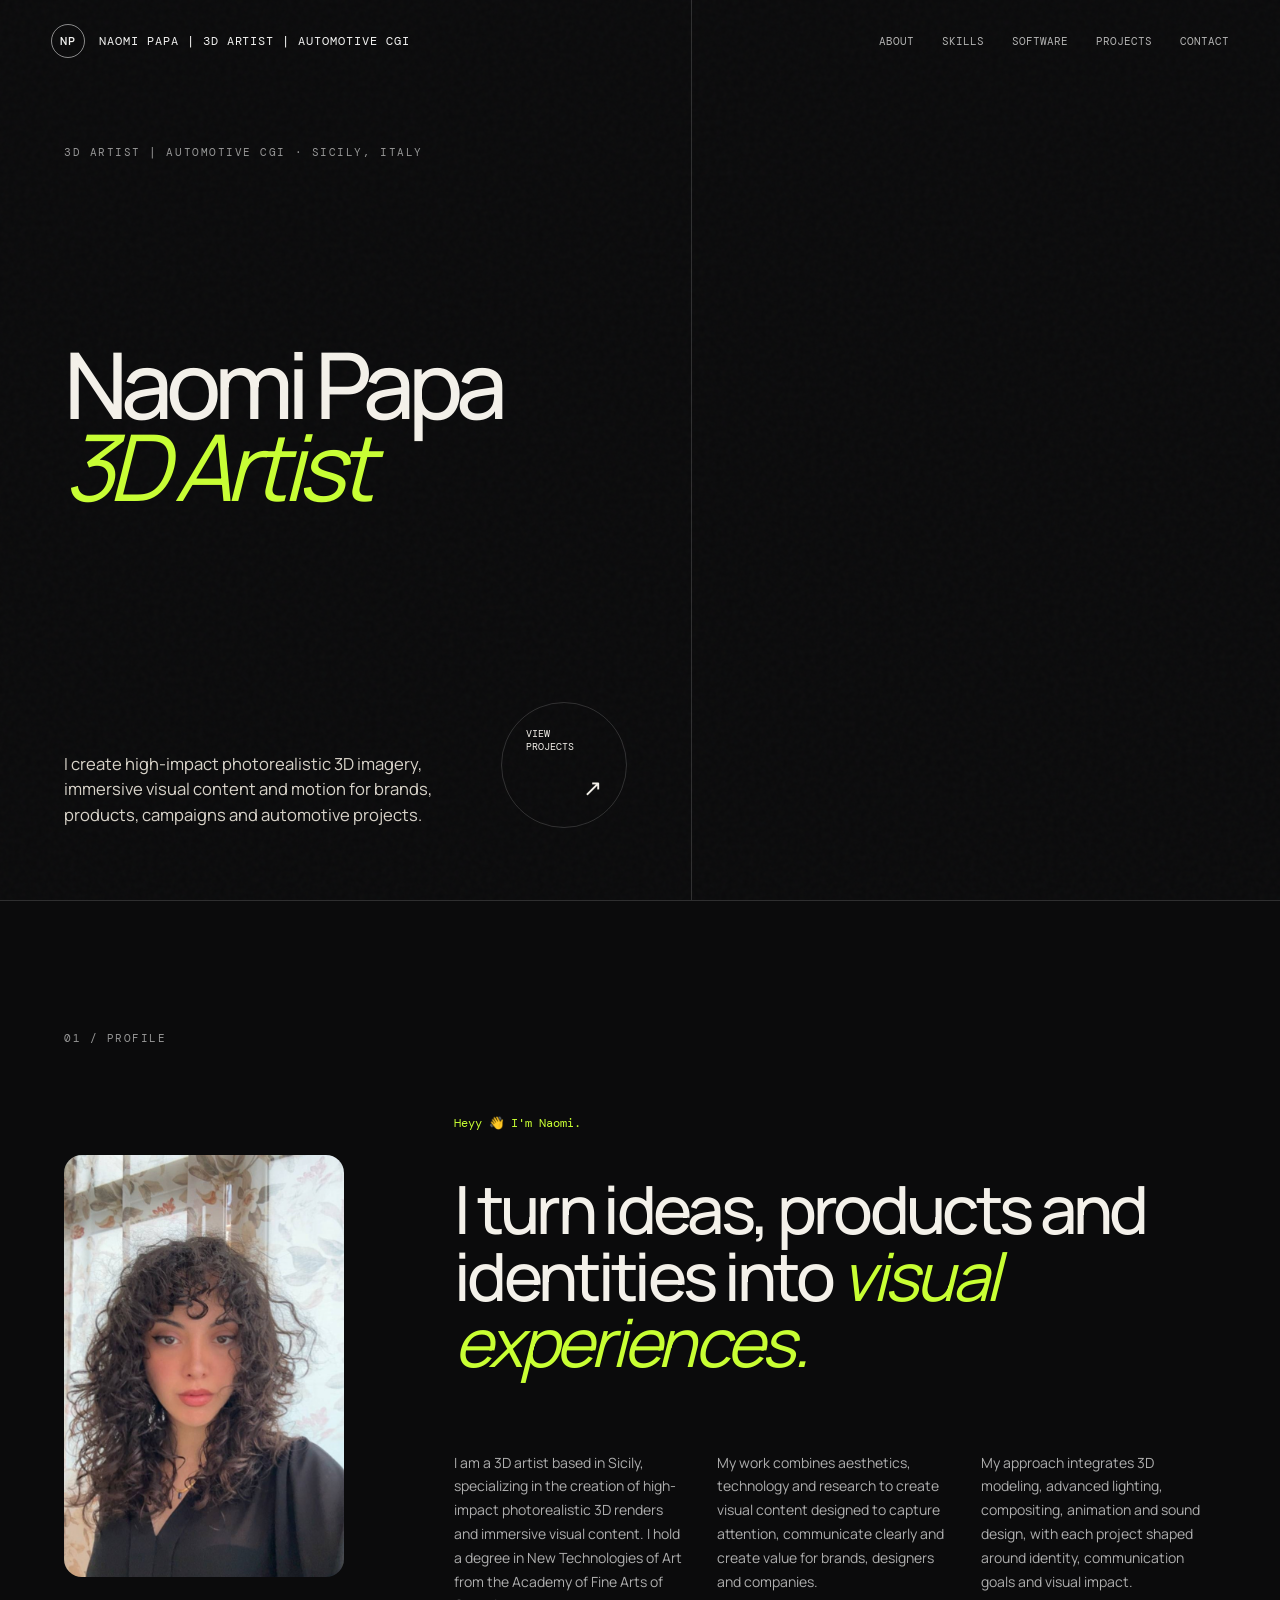
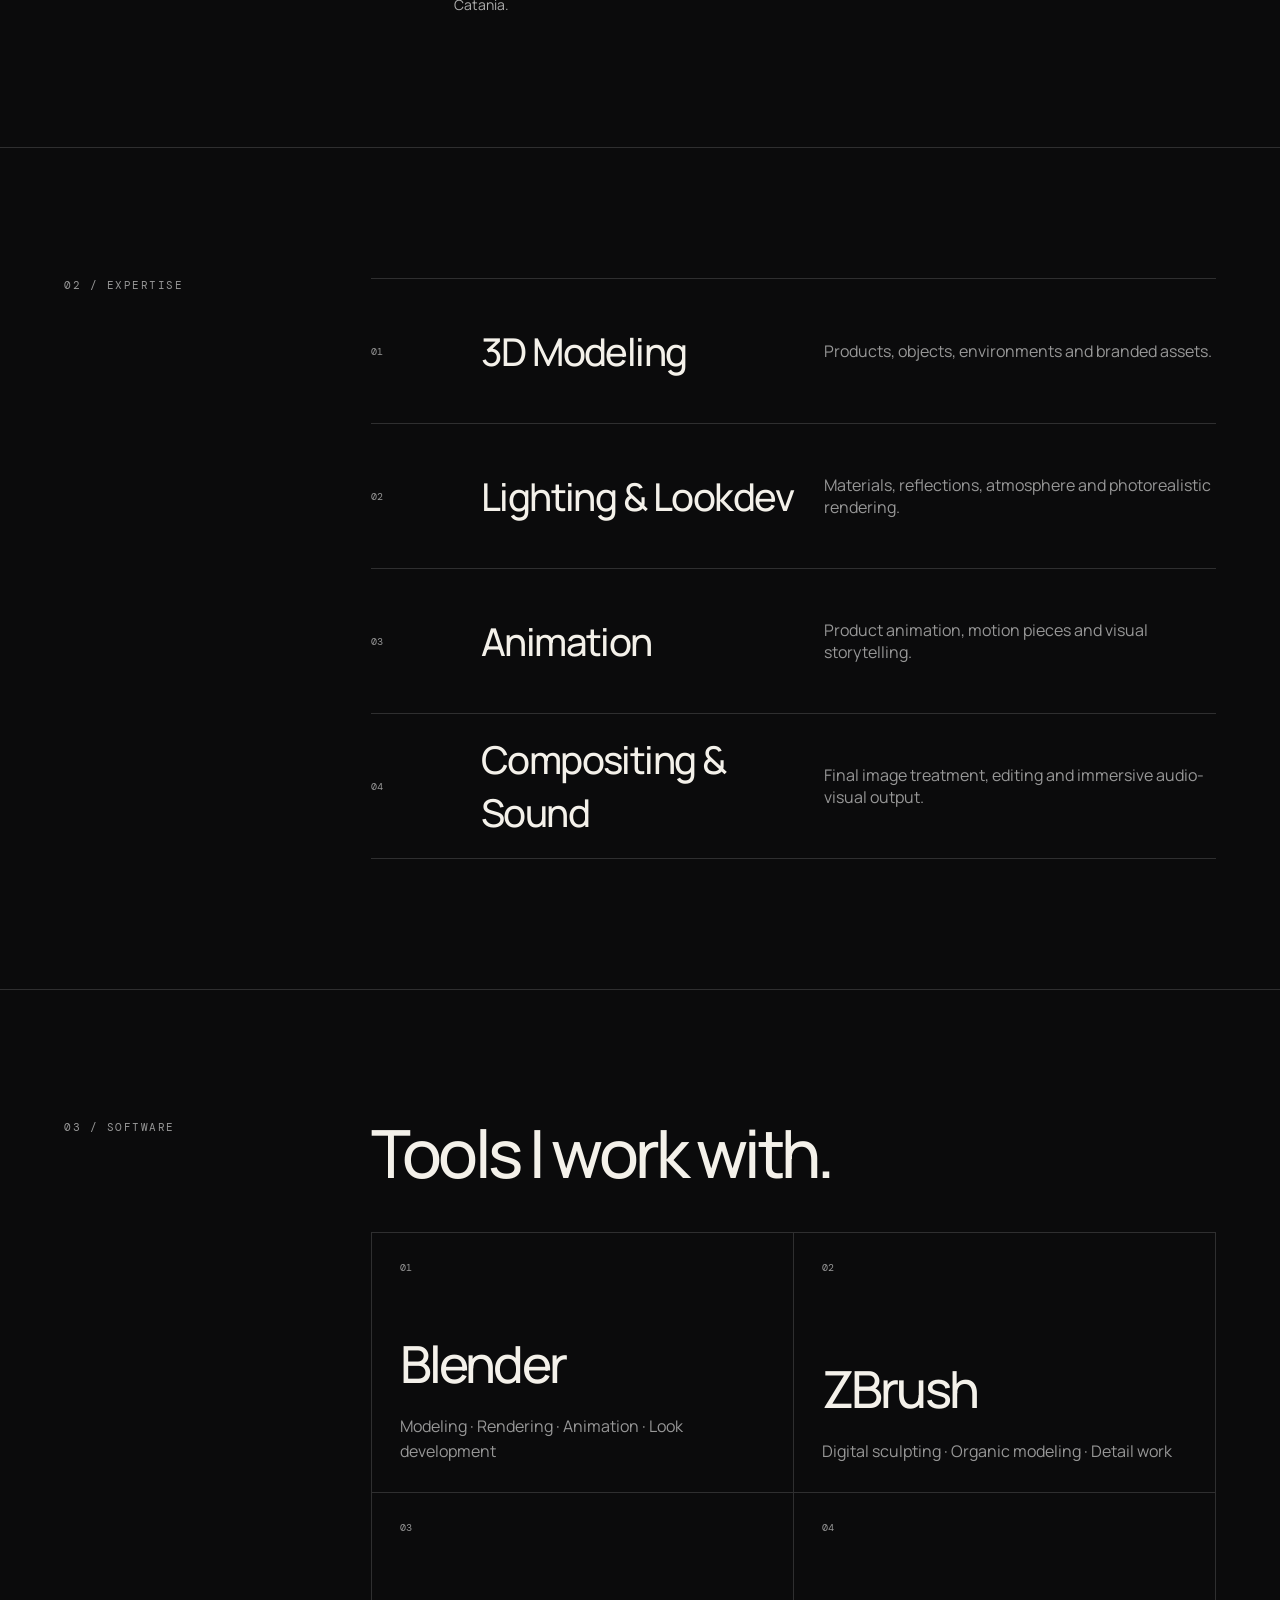
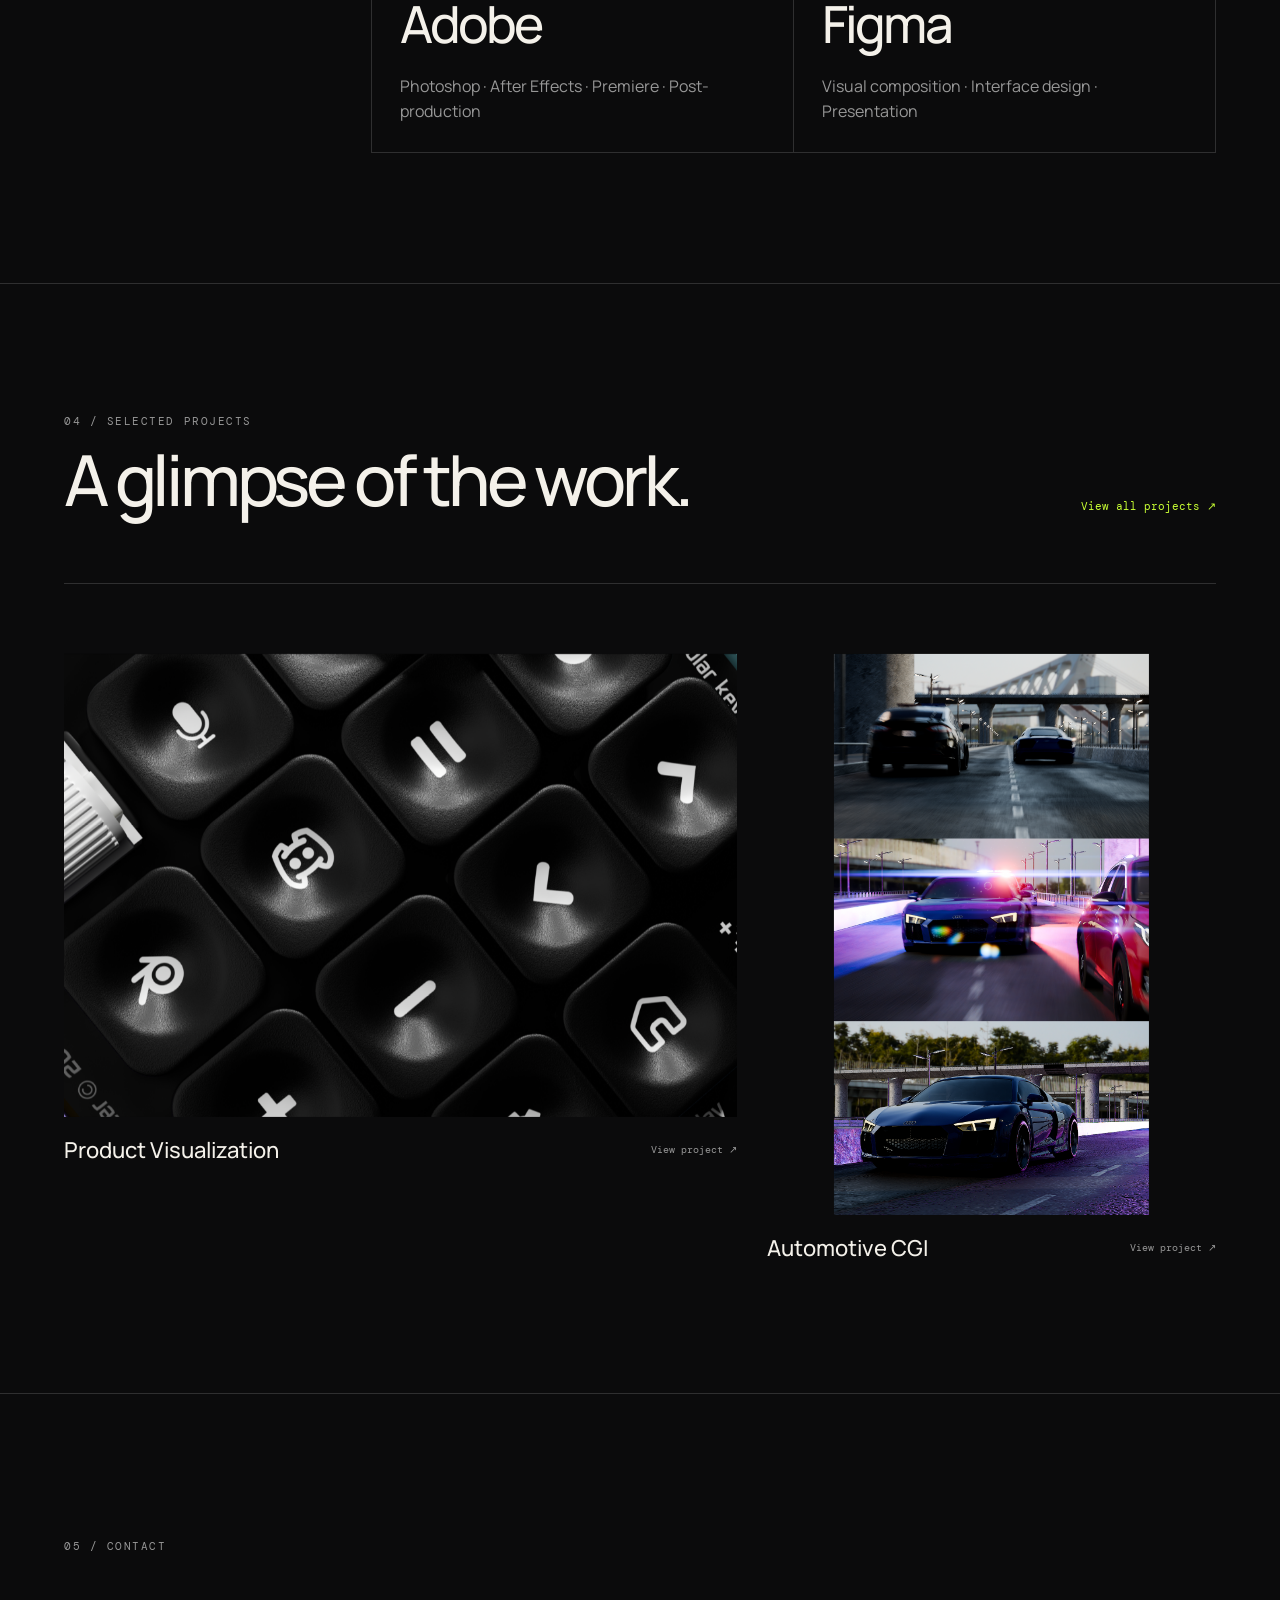
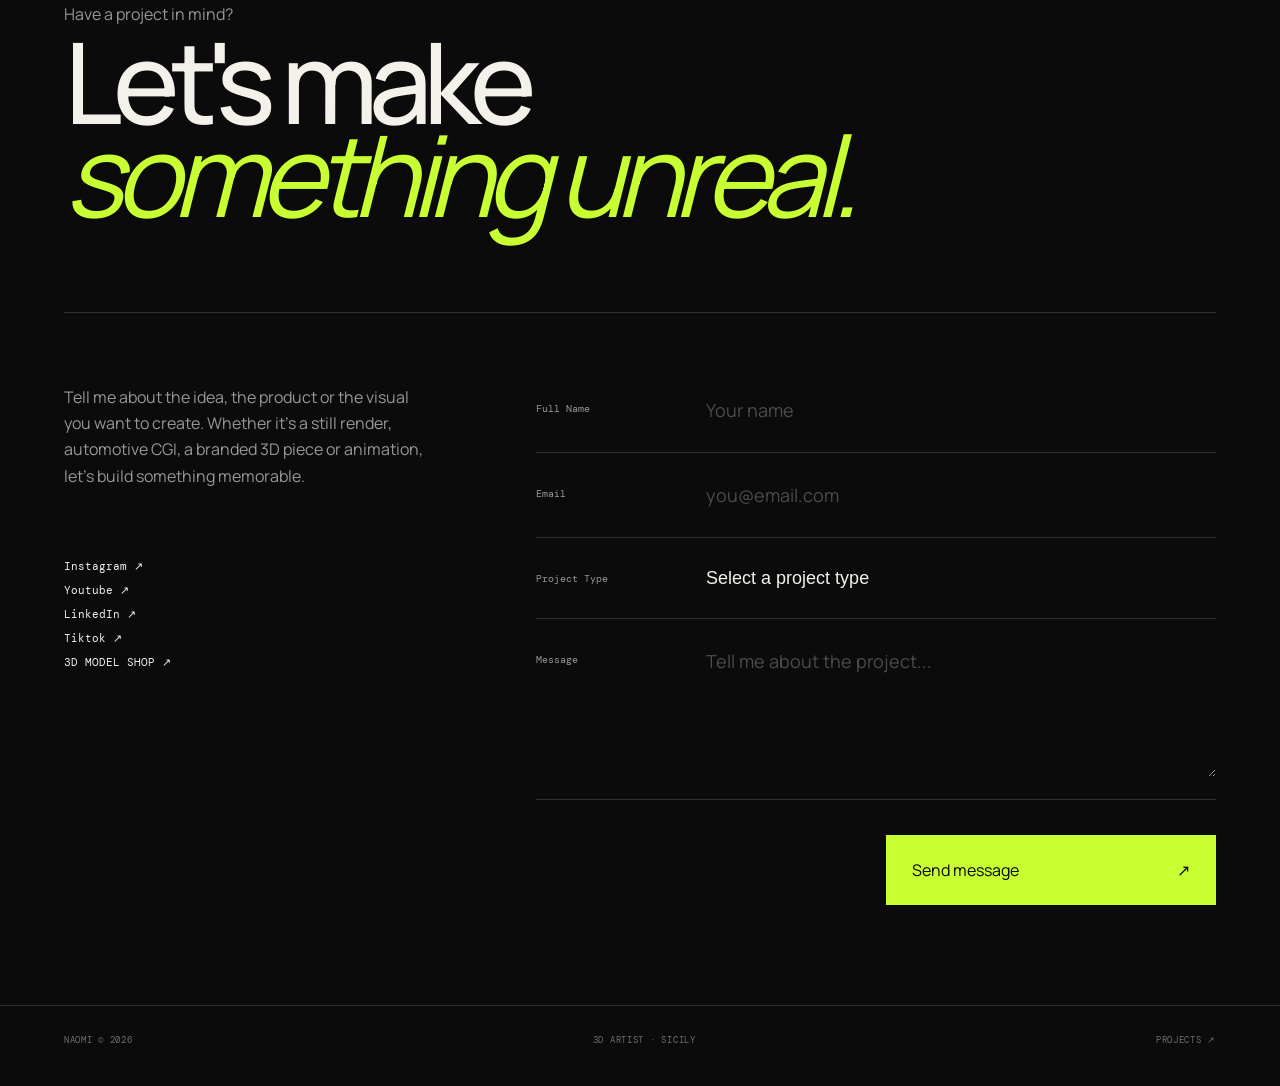
==== index.html @ 1a755a31 "First Commit" ====
<!DOCTYPE html>
<html lang="en">
<head>
  <meta charset="UTF-8" />
  <meta name="viewport" content="width=device-width, initial-scale=1.0" />
  <meta name="description" content="Naomi — 3D Artist based in Sicily." />
  <title>Naomi — 3D Artist</title>
  <link rel="preconnect" href="https://fonts.googleapis.com">
  <link rel="preconnect" href="https://fonts.gstatic.com" crossorigin>
  <link href="https://fonts.googleapis.com/css2?family=DM+Mono:wght@300;400;500&family=Manrope:wght@400;500;600;700&display=swap" rel="stylesheet">
  <link rel="stylesheet" href="styles.css" />
</head>
<body>
  <div class="grain"></div>

  <header class="site-header">
    <a class="brand" href="index.html">
      <span class="brand-mark"> NP </span>
      <span class="brand-text">NAOMI PAPA | 3D ARTIST | AUTOMOTIVE CGI</span>
    </a>

    <nav class="desktop-nav">
      <a href="#about">About</a>
      <a href="#skills">Skills</a>
      <a href="#software">Software</a>
      <a href="projects/index.html">Projects</a>
      <a href="#contact">Contact</a>
    </nav>

    <button class="menu-btn" aria-label="Open menu" aria-expanded="false">
      <span></span><span></span>
    </button>
  </header>

  <div class="mobile-menu" aria-hidden="true">
    <a href="#about">About</a>
    <a href="#skills">Skills</a>
    <a href="#software">Software</a>
    <a href="projects/index.html">Projects</a>
    <a href="#contact">Contact</a>
  </div>

  <main>
    <section class="hero cv-hero">
      <div class="hero-copy">
        <p class="eyebrow">3D ARTIST | AUTOMOTIVE CGI · SICILY, ITALY</p>

        <h1>
          Naomi Papa
          <span>3D Artist</span>
        </h1>

        <div class="hero-bottom">
          <p class="hero-description">
            I create high-impact photorealistic 3D imagery, immersive visual content
            and motion for brands, products, campaigns and automotive projects.
          </p>

          <a class="circle-link" href="projects/index.html">
            <span>VIEW<br>PROJECTS</span>
            <span class="arrow">↗</span>
          </a>
        </div>
      </div>

      <div class="hero-media">
        <video class="hero-video" autoplay muted loop playsinline>
          <source src="assets/videos/SHOWCASE.mp4" type="video/mp4">
        </video>
      </div>
    </section>

    <section class="resume-block" id="about">
      <div class="resume-label">
        <p class="eyebrow">01 / PROFILE</p>
      </div>

      <div class="resume-content">
        <p class="hello">Heyy 👋 I'm Naomi.</p>

        <h2>
          I turn ideas, products and identities into
          <span>visual experiences.</span>
        </h2>

        <div class="about-columns">
          <p>
            I am a 3D artist based in Sicily, specializing in the creation of
            high-impact photorealistic 3D renders and immersive visual content.
            I hold a degree in New Technologies of Art from the Academy of Fine
            Arts of Catania.
          </p>

          <p>
            My work combines aesthetics, technology and research to create
            visual content designed to capture attention, communicate clearly
            and create value for brands, designers and companies.
          </p>

          <p>
            My approach integrates 3D modeling, advanced lighting, compositing,
            animation and sound design, with each project shaped around identity,
            communication goals and visual impact.
          </p>
        </div>
      </div>

      <div class="about-media">
        <img src="assets/images/about me.jpg" alt="Naomi Papa, 3D artist">
      </div>
    </section>

    <section class="resume-block" id="skills">
      <div class="resume-label">
        <p class="eyebrow">02 / EXPERTISE</p>
      </div>

      <div class="resume-content">
        <div class="service-list">
          <div class="service-row">
            <span>01</span>
            <h3>3D Modeling</h3>
            <p>Products, objects, environments and branded assets.</p>
          </div>
          <div class="service-row">
            <span>02</span>
            <h3>Lighting & Lookdev</h3>
            <p>Materials, reflections, atmosphere and photorealistic rendering.</p>
          </div>
          <div class="service-row">
            <span>03</span>
            <h3>Animation</h3>
            <p>Product animation, motion pieces and visual storytelling.</p>
          </div>
          <div class="service-row">
            <span>04</span>
            <h3>Compositing & Sound</h3>
            <p>Final image treatment, editing and immersive audio-visual output.</p>
          </div>
        </div>
      </div>
    </section>

    <section class="resume-block software-section" id="software">
      <div class="resume-label">
        <p class="eyebrow">03 / SOFTWARE</p>
      </div>

      <div class="resume-content">
        <h2 class="software-title">Tools I work with.</h2>

        <div class="software-grid">
          <article class="software-card">
            <span class="software-index">01</span>
            <h3>Blender</h3>
            <p>Modeling · Rendering · Animation · Look development</p>
          </article>

          <article class="software-card">
            <span class="software-index">02</span>
            <h3>ZBrush</h3>
            <p>Digital sculpting · Organic modeling · Detail work</p>
          </article>

          <article class="software-card">
            <span class="software-index">03</span>
            <h3>Adobe</h3>
            <p>Photoshop · After Effects · Premiere · Post-production</p>
          </article>

          <article class="software-card">
            <span class="software-index">04</span>
            <h3>Figma</h3>
            <p>Visual composition · Interface design · Presentation</p>
          </article>
        </div>
      </div>
    </section>

    <section class="featured-projects">
      <div class="section-head">
        <div>
          <p class="eyebrow">04 / SELECTED PROJECTS</p>
          <h2>A glimpse of the work.</h2>
        </div>
        <a class="text-link" href="projects/index.html">View all projects ↗</a>
      </div>

      <div class="project-preview-grid">
        <a class="project-preview" href="projects/index.html">
          <div class="project-media">
            <img src="assets/images/24.png" alt="Product visualization project">
          </div>
          <div class="project-preview-meta">
            <h3>Product Visualization</h3>
            <span>View project ↗</span>
          </div>
        </a>

        <a class="project-preview" href="projects/index.html">
          <div class="project-media">
            <img src="assets/images/project-11.png" alt="Automotive CGI project">
          </div>
          <div class="project-preview-meta">
            <h3>Automotive CGI</h3>
            <span>View project ↗</span>
          </div>
        </a>
      </div>
    </section>

    <section class="contact" id="contact">
      <p class="eyebrow">05 / CONTACT</p>

      <div class="contact-title">
        <p>Have a project in mind?</p>
        <h2>Let's make<br><em>something unreal.</em></h2>
      </div>

      <div class="contact-grid">
        <div class="contact-note">
          <p>
            Tell me about the idea, the product or the visual you want to create.
            Whether it's a still render, automotive CGI, a branded 3D piece or
            animation, let's build something memorable.
          </p>

          <div class="socials">
            <a href="https://www.instagram.com/naomi.obj/" target="_blank" rel="noreferrer">Instagram ↗</a>
            <a href="https://www.youtube.com/@Naomi.obj2" target="_blank" rel="noreferrer">Youtube ↗</a>
            <a href="https://www.linkedin.com/in/naomi-papa-005025319/" target="_blank" rel="noreferrer">LinkedIn ↗</a>
            <a href="https://www.tiktok.com/@naomi.obj" target="_blank" rel="noreferrer">Tiktok ↗</a>
            <a href="https://3dexport.com/it/naomi-obj" target="_blank" rel="noreferrer">3D MODEL SHOP ↗</a>
          </div>
        </div>

        <form class="contact-form" action="https://formsubmit.co/papanaomi4@gmail.com" method="post">
          <input type="hidden" name="_subject" value="New project request from Naomi's portfolio" />
          <input type="hidden" name="_template" value="table" />
          <input type="hidden" name="_captcha" value="false" />

          <label>
            <span>Full Name</span>
            <input type="text" name="name" placeholder="Your name" autocomplete="name" required />
          </label>

          <label>
            <span>Email</span>
            <input type="email" name="email" placeholder="you@email.com" autocomplete="email" required />
          </label>

          <label>
            <span>Project Type</span>
            <select name="project-type">
              <option value="">Select a project type</option>
              <option>3D Render</option>
              <option>Automotive CGI</option>
              <option>3D Logo / Identity</option>
              <option>Animation / Motion</option>
              <option>Product Visualization</option>
              <option>Other</option>
            </select>
          </label>

          <label>
            <span>Message</span>
            <textarea name="message" rows="5" placeholder="Tell me about the project..." required></textarea>
          </label>

          <button type="submit">
            <span>Send message</span>
            <span>↗</span>
          </button>
        </form>
      </div>
    </section>
  </main>

  <footer>
    <span>NAOMI © 2026</span>
    <span>3D ARTIST · SICILY</span>
    <a href="projects/index.html">PROJECTS ↗</a>
  </footer>

  <script src="script.js"></script>
</body>
</html>
---- styles.css ----
:root {
  --bg: #0b0b0c;
  --panel: #121214;
  --text: #f4f1ea;
  --muted: #979797;
  --line: rgba(255,255,255,.15);
  --lime: #c8ff33;
  --soft: #d9d4ca;
  --max: 1440px;
}

* {
  box-sizing: border-box;
}

html {
  scroll-behavior: smooth;
}

body {
  margin: 0;
  background: var(--bg);
  color: var(--text);
  font-family: "Manrope", sans-serif;
  overflow-x: hidden;
}

body.menu-open {
  overflow: hidden;
}

a {
  color: inherit;
  text-decoration: none;
}

button,
input,
textarea {
  font: inherit;
}

img,
video {
  display: block;
  width: 100%;
}

::selection {
  background: var(--lime);
  color: #080808;
}

.grain {
  position: fixed;
  inset: 0;
  pointer-events: none;
  z-index: 100;
  opacity: .035;
  background-image:
    url("data:image/svg+xml,%3Csvg viewBox='0 0 180 180' xmlns='http://www.w3.org/2000/svg'%3E%3Cfilter id='n'%3E%3CfeTurbulence type='fractalNoise' baseFrequency='.9' numOctaves='3' stitchTiles='stitch'/%3E%3C/filter%3E%3Crect width='100%25' height='100%25' filter='url(%23n)' opacity='.8'/%3E%3C/svg%3E");
}

.site-header {
  position: fixed;
  z-index: 60;
  top: 0;
  left: 0;
  width: 100%;
  padding: 24px clamp(20px, 4vw, 64px);
  display: flex;
  align-items: center;
  justify-content: space-between;
  mix-blend-mode: difference;
  color: white;
}

.brand {
  display: flex;
  gap: 14px;
  align-items: center;
  font-family: "DM Mono", monospace;
  font-size: 12px;
  letter-spacing: .08em;
}

.brand-mark {
  display: grid;
  place-items: center;
  width: 34px;
  height: 34px;
  border: 1px solid rgba(255,255,255,.55);
  border-radius: 50%;
  font-weight: 500;
}

.desktop-nav {
  display: flex;
  gap: 28px;
  font-family: "DM Mono", monospace;
  font-size: 11px;
  text-transform: uppercase;
}

.desktop-nav a {
  opacity: .72;
  transition: opacity .25s ease;
}

.desktop-nav a:hover {
  opacity: 1;
}

.menu-btn {
  display: none;
  width: 42px;
  height: 42px;
  border: 0;
  background: transparent;
  padding: 0;
}

.menu-btn span {
  display: block;
  width: 25px;
  height: 1px;
  background: white;
  margin: 7px auto;
}

.mobile-menu {
  position: fixed;
  inset: 0;
  z-index: 50;
  display: none;
  padding: 120px 24px 40px;
  background: #0b0b0c;
  flex-direction: column;
  justify-content: center;
  gap: 12px;
}

.mobile-menu a {
  font-size: clamp(36px, 12vw, 70px);
  font-weight: 600;
  letter-spacing: -.05em;
}

.eyebrow {
  margin: 0;
  font-family: "DM Mono", monospace;
  font-size: 11px;
  letter-spacing: .14em;
  color: var(--muted);
}

.hero {
  min-height: 100svh;
  position: relative;
  display: grid;
  grid-template-columns: 1.08fr .92fr;
  max-width: 1900px;
  margin: 0 auto;
}

.hero-copy {
  min-height: 100svh;
  padding: 145px clamp(24px, 5vw, 86px) 72px;
  display: flex;
  flex-direction: column;
  justify-content: space-between;
}

.hero h1 {
  margin: 50px 0 60px;
  max-width: 950px;
  font-size: clamp(54px, 7.2vw, 126px);
  line-height: .88;
  letter-spacing: -.075em;
  font-weight: 500;
}

.hero h1 span {
  display: block;
  color: var(--lime);
  font-style: italic;
  font-weight: 400;
}

.hero-bottom {
  display: flex;
  align-items: end;
  justify-content: space-between;
  gap: 40px;
}

.hero-description {
  max-width: 510px;
  margin: 0;
  font-size: clamp(16px, 1.3vw, 20px);
  line-height: 1.55;
  color: var(--soft);
}

.circle-link {
  flex: 0 0 126px;
  width: 126px;
  height: 126px;
  border: 1px solid var(--line);
  border-radius: 50%;
  display: flex;
  padding: 24px;
  flex-direction: column;
  justify-content: space-between;
  font-family: "DM Mono", monospace;
  font-size: 10px;
  transition: .35s ease;
}

.circle-link:hover {
  transform: rotate(5deg);
  background: var(--lime);
  color: #090909;
}

.circle-link .arrow {
  align-self: flex-end;
  font-size: 23px;
}

.hero-media {
  height: 100%;
  min-height: 0;
  position: relative;
  overflow: hidden;
  border-left: 1px solid var(--line);
}

.hero-video {
  position: absolute;
  inset: 0;
  display: block;
  width: 100%;
  height: 100%;
  object-fit: cover;
}

.media-placeholder {
  position: relative;
  overflow: hidden;
  background:
    radial-gradient(circle at 65% 22%, rgba(200,255,51,.28), transparent 20%),
    radial-gradient(circle at 35% 70%, rgba(126,82,255,.32), transparent 28%),
    linear-gradient(145deg, #242126 0%, #101011 55%, #1d2020 100%);
}

.placeholder-ui {
  position: absolute;
  z-index: 3;
  bottom: 35px;
  left: 35px;
  display: flex;
  flex-direction: column;
  gap: 6px;
  font-family: "DM Mono", monospace;
  font-size: 10px;
  letter-spacing: .08em;
}

.placeholder-ui small {
  color: rgba(255,255,255,.45);
  font-size: 9px;
}

.orb {
  position: absolute;
  border-radius: 46% 54% 38% 62% / 45% 35% 65% 55%;
  filter: blur(.2px);
  box-shadow:
    inset -35px -35px 60px rgba(0,0,0,.65),
    inset 25px 20px 50px rgba(255,255,255,.10),
    0 70px 120px rgba(0,0,0,.55);
}

.orb-a {
  width: 55%;
  aspect-ratio: 1;
  left: 14%;
  top: 18%;
  background:
    radial-gradient(circle at 35% 24%, #f7f1ff, #8879ff 18%, #211447 50%, #050506 80%);
  transform: rotate(18deg);
}

.orb-b {
  width: 35%;
  aspect-ratio: 1;
  right: 5%;
  bottom: 13%;
  background:
    radial-gradient(circle at 35% 25%, #efffc6, #a5cc36 20%, #30400e 55%, #090909 82%);
  transform: rotate(-22deg);
}

.scroll-hint {
  position: absolute;
  left: clamp(24px, 5vw, 86px);
  bottom: 24px;
  display: flex;
  gap: 14px;
  align-items: center;
  font-family: "DM Mono", monospace;
  color: #777;
  font-size: 9px;
  letter-spacing: .14em;
}

.work-section,
.services {
  padding: 145px clamp(24px, 5vw, 86px);
  max-width: var(--max);
  margin: 0 auto;
}

.section-head {
  display: grid;
  grid-template-columns: 1.2fr .8fr;
  gap: 90px;
  padding-bottom: 70px;
  border-bottom: 1px solid var(--line);
}

.section-head h2 {
  margin: 18px 0 0;
  font-size: clamp(42px, 5.5vw, 86px);
  letter-spacing: -.06em;
  line-height: .95;
  font-weight: 500;
}

.section-head > p {
  max-width: 430px;
  margin: auto 0 5px;
  color: var(--muted);
  line-height: 1.6;
}

.project-grid {
  display: grid;
  grid-template-columns: repeat(2, 1fr);
  gap: 100px 30px;
  padding-top: 80px;
}

.project-card--wide {
  grid-column: 1 / -1;
}

.project-media {
  aspect-ratio: 16/9;
  border-radius: 2px;
  display: flex;
  align-items: flex-end;
  padding: 20px;
  font-family: "DM Mono", monospace;
  font-size: 9px;
  color: rgba(255,255,255,.5);
  transition: transform .5s ease;
}

.project-card:hover .project-media {
  transform: scale(.992);
}

.project-media.portrait {
  aspect-ratio: 4/5;
}

.accent-1 {
  background:
    radial-gradient(circle at 60% 45%, rgba(255,224,189,.9), transparent 7%),
    radial-gradient(circle at 54% 49%, #774d33 0%, #24160f 18%, transparent 31%),
    linear-gradient(135deg, #5f423d, #151112 65%);
}

.accent-2 {
  background:
    radial-gradient(circle at 50% 60%, #d7fb74 0%, #637521 15%, transparent 31%),
    linear-gradient(160deg, #15191c, #414a4e);
}

.accent-3 {
  background:
    radial-gradient(circle at 50% 48%, #a8a1ff 0%, #4d3987 14%, transparent 30%),
    linear-gradient(155deg, #30243c, #120f15);
}

.accent-4 {
  background:
    radial-gradient(ellipse at 65% 60%, #f1c7a1 0%, #744d3a 18%, transparent 36%),
    linear-gradient(120deg, #101010, #33211b);
}

.project-meta {
  display: flex;
  justify-content: space-between;
  align-items: end;
  gap: 30px;
  padding-top: 20px;
}

.project-index {
  font-family: "DM Mono", monospace;
  font-size: 9px;
  color: var(--muted);
}

.project-meta h3 {
  margin: 7px 0 0;
  font-size: clamp(20px, 2vw, 28px);
  font-weight: 500;
  letter-spacing: -.025em;
}

.project-meta p {
  margin: 0;
  max-width: 330px;
  text-align: right;
  color: var(--muted);
  font-size: 12px;
}

.marquee {
  overflow: hidden;
  border-top: 1px solid var(--line);
  border-bottom: 1px solid var(--line);
  padding: 25px 0;
}

.marquee-track {
  width: max-content;
  display: flex;
  gap: 24px;
  align-items: center;
  animation: marquee 25s linear infinite;
  font-family: "DM Mono", monospace;
  font-size: 13px;
  letter-spacing: .12em;
}

.marquee-track i {
  color: var(--lime);
  font-style: normal;
}

@keyframes marquee {
  to { transform: translateX(-50%); }
}

.automotive {
  display: grid;
  grid-template-columns: .78fr 1.22fr;
  gap: 50px;
  max-width: var(--max);
  margin: 0 auto;
  padding: 145px clamp(24px, 5vw, 86px);
}

.automotive-sticky {
  position: sticky;
  top: 120px;
  align-self: start;
  padding-right: 25px;
}

.automotive h2 {
  margin: 24px 0 40px;
  font-size: clamp(50px, 6.2vw, 96px);
  line-height: .9;
  letter-spacing: -.07em;
  font-weight: 500;
}

.automotive h2 em {
  color: var(--lime);
  font-weight: 400;
}

.automotive-copy {
  color: var(--muted);
  line-height: 1.65;
  max-width: 370px;
}

.automotive-gallery {
  display: flex;
  flex-direction: column;
  gap: 34px;
}

.auto-shot {
  min-height: min(74vh, 800px);
  display: flex;
  align-items: flex-end;
  padding: 22px;
  font-family: "DM Mono", monospace;
  color: rgba(255,255,255,.5);
  font-size: 9px;
}

.auto-1 {
  background:
    radial-gradient(ellipse at 51% 61%, #d4d1d4 0%, #66666b 8%, #151517 28%, transparent 38%),
    linear-gradient(#2b2d30, #0d0d0f);
}
.auto-2 {
  background:
    radial-gradient(ellipse at 50% 65%, #cab89c 0%, #514d48 8%, #191919 26%, transparent 38%),
    linear-gradient(150deg, #60452f, #141313 62%);
}
.auto-3 {
  background:
    radial-gradient(ellipse at 54% 57%, #bfc7d6 0%, #5a6572 9%, #161b20 29%, transparent 40%),
    linear-gradient(145deg, #142334, #090a0b 66%);
}

.about {
  max-width: var(--max);
  margin: 0 auto;
  padding: 145px clamp(24px, 5vw, 86px);
  border-top: 1px solid var(--line);
  display: grid;
  grid-template-columns: .32fr 1fr;
  gap: 70px;
}

.about-label {
  display: flex;
  flex-direction: column;
  justify-content: space-between;
  min-height: 550px;
}

.huge-index {
  font-size: clamp(150px, 21vw, 330px);
  line-height: .65;
  letter-spacing: -.11em;
  color: #161617;
  font-weight: 700;
  user-select: none;
}

.hello {
  margin: 0 0 45px;
  font-family: "DM Mono", monospace;
  font-size: 12px;
  color: var(--lime);
}

.about-content h2 {
  max-width: 1000px;
  margin: 0 0 80px;
  font-size: clamp(38px, 5vw, 76px);
  line-height: 1.02;
  letter-spacing: -.055em;
  font-weight: 500;
}

.about-content h2 span {
  color: var(--soft);
  font-style: italic;
}

.about-columns {
  display: grid;
  grid-template-columns: repeat(3, 1fr);
  gap: 28px;
}

.about-columns p {
  margin: 0;
  color: #aeaeae;
  line-height: 1.7;
  font-size: 14px;
}

.focus {
  margin-top: 70px;
  padding-top: 24px;
  border-top: 1px solid var(--line);
  display: grid;
  grid-template-columns: .25fr 1fr;
  gap: 25px;
}

.focus span {
  font-family: "DM Mono", monospace;
  font-size: 10px;
  color: var(--muted);
}

.focus p {
  max-width: 700px;
  margin: 0;
  font-size: clamp(20px, 2.2vw, 32px);
  line-height: 1.35;
}

.services {
  border-top: 1px solid var(--line);
}

.service-list {
  border-top: 1px solid var(--line);
}

.service-row {
  min-height: 145px;
  border-bottom: 1px solid var(--line);
  display: grid;
  grid-template-columns: 80px .8fr 1fr;
  gap: 30px;
  align-items: center;
  transition: padding .3s ease, background .3s ease;
}

.service-row:hover {
  padding-left: 18px;
  background: rgba(255,255,255,.018);
}

.service-row > span {
  font-family: "DM Mono", monospace;
  color: var(--muted);
  font-size: 10px;
}

.service-row h3 {
  margin: 0;
  font-size: clamp(26px, 3vw, 44px);
  letter-spacing: -.04em;
  font-weight: 500;
}

.service-row p {
  margin: 0;
  color: var(--muted);
  max-width: 440px;
}

.contact {
  padding: 145px clamp(24px, 5vw, 86px) 100px;
  max-width: var(--max);
  margin: 0 auto;
  border-top: 1px solid var(--line);
}

.contact-title {
  margin: 50px 0 90px;
}

.contact-title > p {
  margin: 0 0 10px;
  color: var(--muted);
}

.contact-title h2 {
  margin: 0;
  font-size: clamp(58px, 8.8vw, 145px);
  line-height: .83;
  letter-spacing: -.08em;
  font-weight: 500;
}

.contact-title em {
  color: var(--lime);
  font-weight: 400;
}

.contact-grid {
  display: grid;
  grid-template-columns: .7fr 1.3fr;
  gap: 100px;
  border-top: 1px solid var(--line);
  padding-top: 55px;
}

.contact-note > p {
  max-width: 360px;
  color: var(--muted);
  line-height: 1.65;
}

.socials {
  margin-top: 70px;
  display: flex;
  flex-direction: column;
  gap: 10px;
  font-family: "DM Mono", monospace;
  font-size: 11px;
}

.socials a:hover {
  color: var(--lime);
}

.contact-form {
  display: flex;
  flex-direction: column;
}

.contact-form label {
  display: grid;
  grid-template-columns: 150px 1fr;
  align-items: start;
  gap: 20px;
  border-bottom: 1px solid var(--line);
  padding: 22px 0;
}

.contact-form label > span {
  padding-top: 12px;
  font-family: "DM Mono", monospace;
  font-size: 10px;
  color: var(--muted);
}

.contact-form input,
.contact-form textarea {
  width: 100%;
  padding: 8px 0;
  border: 0;
  outline: 0;
  resize: vertical;
  background: transparent;
  color: var(--text);
  font-size: 18px;
}

.contact-form input::placeholder,
.contact-form textarea::placeholder {
  color: #4c4c4c;
}

.contact-form button {
  margin-top: 35px;
  align-self: flex-end;
  width: min(100%, 330px);
  height: 70px;
  border: 1px solid var(--lime);
  background: var(--lime);
  color: #080808;
  display: flex;
  align-items: center;
  justify-content: space-between;
  padding: 0 25px;
  cursor: pointer;
  transition: .3s ease;
}

.contact-form button:hover {
  background: transparent;
  color: var(--lime);
}

footer {
  max-width: var(--max);
  margin: 0 auto;
  padding: 28px clamp(24px, 5vw, 86px) 40px;
  border-top: 1px solid var(--line);
  display: flex;
  justify-content: space-between;
  gap: 20px;
  font-family: "DM Mono", monospace;
  font-size: 9px;
  letter-spacing: .08em;
  color: #6f6f6f;
}

@media (max-width: 980px) {
  .desktop-nav {
    display: none;
  }

  .menu-btn {
    display: block;
  }

  .mobile-menu.is-open {
    display: flex;
  }

  .hero {
    display: block;
  }

  .hero-copy {
    min-height: 83svh;
  }

  .hero-media {
    height: 72svh;
    min-height: 0;
    border-left: 0;
    border-top: 1px solid var(--line);
  }

  .scroll-hint {
    display: none;
  }

  .section-head,
  .contact-grid,
  .about,
  .automotive {
    grid-template-columns: 1fr;
  }

  .section-head {
    gap: 25px;
  }

  .automotive-sticky {
    position: static;
  }

  .about-label {
    min-height: auto;
  }

  .huge-index {
    display: none;
  }

  .about-columns {
    grid-template-columns: 1fr;
    max-width: 720px;
  }

  .service-row {
    grid-template-columns: 50px 1fr;
  }

  .service-row p {
    grid-column: 2;
    padding-bottom: 25px;
  }

  .contact-grid {
    gap: 45px;
  }
}

@media (max-width: 680px) {
  .site-header {
    padding: 18px 20px;
  }

  .brand-text {
    display: none;
  }

  .hero-copy {
    padding: 120px 20px 48px;
  }

  .hero h1 {
    margin-top: 30px;
  }

  .hero-bottom {
    align-items: flex-start;
    flex-direction: column;
  }

  .circle-link {
    width: 100px;
    height: 100px;
    flex-basis: 100px;
  }

  .work-section,
  .services,
  .automotive,
  .about,
  .contact {
    padding: 95px 20px;
  }

  .project-grid {
    grid-template-columns: 1fr;
    gap: 65px;
  }

  .project-card--wide {
    grid-column: auto;
  }

  .project-media,
  .project-media.portrait {
    aspect-ratio: 4/5;
  }

  .project-meta {
    align-items: flex-start;
    flex-direction: column;
    gap: 12px;
  }

  .project-meta p {
    text-align: left;
  }

  .auto-shot {
    min-height: 60svh;
  }

  .focus {
    grid-template-columns: 1fr;
  }

  .service-row {
    min-height: 125px;
  }

  .service-row h3 {
    font-size: 28px;
  }

  .contact-title h2 {
    font-size: clamp(54px, 17vw, 90px);
  }

  .contact-form label {
    grid-template-columns: 1fr;
    gap: 2px;
  }

  .contact-form label > span {
    padding-top: 0;
  }

  footer {
    padding: 25px 20px 35px;
    flex-direction: column;
  }
}

@media (prefers-reduced-motion: reduce) {
  html {
    scroll-behavior: auto;
  }

  .marquee-track {
    animation: none;
  }

  * {
    transition: none !important;
  }
}


/* ===== V2 MULTI-PAGE / CV LAYOUT ===== */

.cv-hero h1 span {
  display: block;
  color: var(--lime);
  font-style: italic;
  font-weight: 400;
}

.resume-block {
  max-width: var(--max);
  margin: 0 auto;
  padding: 130px clamp(24px, 5vw, 86px);
  border-top: 1px solid var(--line);
  display: grid;
  grid-template-columns: .28fr 1fr;
  gap: 70px;
}

.resume-label {
  position: sticky;
  top: 120px;
  align-self: start;
}

.resume-content h2 {
  max-width: 980px;
  margin: 0 0 75px;
  font-size: clamp(42px, 5.2vw, 80px);
  line-height: 1;
  letter-spacing: -.055em;
  font-weight: 500;
}

.resume-content h2 span {
  color: var(--lime);
  font-style: italic;
  font-weight: 400;
}

#about {
  grid-template-columns: minmax(220px, .42fr) minmax(0, 1fr);
}

.about-media {
  grid-column: 1;
  grid-row: 2;
  align-self: center;
  width: min(100%, 280px);
  overflow: hidden;
  border-radius: 18px;
}

.about-media img {
  display: block;
  width: 100%;
  height: auto;
  object-fit: contain;
}

#about .resume-content {
  grid-column: 2;
  grid-row: 2;
}

#about .resume-label {
  grid-column: 1 / -1;
  grid-row: 1;
}

@media (max-width: 1200px) and (min-width: 981px) {
  #about {
    grid-template-columns: minmax(180px, .38fr) minmax(0, 1fr);
    gap: 40px;
  }
}

.software-title {
  margin-bottom: 45px !important;
}

.software-grid {
  display: grid;
  grid-template-columns: repeat(2, 1fr);
  border-top: 1px solid var(--line);
  border-left: 1px solid var(--line);
}

.software-card {
  min-height: 260px;
  padding: 28px;
  border-right: 1px solid var(--line);
  border-bottom: 1px solid var(--line);
  display: flex;
  flex-direction: column;
  justify-content: space-between;
  transition: background .3s ease, transform .3s ease;
}

.software-card:hover {
  background: rgba(200,255,51,.035);
  transform: translateY(-4px);
}

.software-index {
  font-family: "DM Mono", monospace;
  color: var(--muted);
  font-size: 10px;
}

.software-card h3 {
  margin: auto 0 16px;
  font-size: clamp(34px, 4vw, 58px);
  letter-spacing: -.055em;
  font-weight: 500;
}

.software-card p {
  margin: 0;
  color: var(--muted);
  line-height: 1.55;
}

.featured-projects {
  max-width: var(--max);
  margin: 0 auto;
  padding: 130px clamp(24px, 5vw, 86px);
  border-top: 1px solid var(--line);
}

.text-link {
  align-self: end;
  justify-self: end;
  font-family: "DM Mono", monospace;
  font-size: 11px;
  color: var(--lime);
}

.project-preview-grid {
  display: grid;
  grid-template-columns: 1.2fr .8fr;
  gap: 30px;
  padding-top: 70px;
}

.project-preview .project-media {
  aspect-ratio: 16/11;
}

.project-preview:nth-child(2) .project-media {
  aspect-ratio: 4/5;
}

.project-preview:nth-child(2) .project-media > img {
  object-fit: contain;
}

.project-preview-meta {
  display: flex;
  justify-content: space-between;
  gap: 25px;
  align-items: center;
  padding-top: 18px;
}

.project-preview-meta h3 {
  margin: 0;
  font-size: 22px;
  font-weight: 500;
}

.project-preview-meta span {
  font-family: "DM Mono", monospace;
  font-size: 10px;
  color: var(--muted);
}

.projects-page {
  max-width: var(--max);
  margin: 0 auto;
  padding: 160px clamp(24px, 5vw, 86px) 120px;
}

.projects-intro {
  padding-bottom: 85px;
  border-bottom: 1px solid var(--line);
}

.projects-intro h1 {
  margin: 20px 0 30px;
  font-size: clamp(78px, 13vw, 190px);
  line-height: .82;
  letter-spacing: -.08em;
  font-weight: 500;
}

.projects-intro > p:last-child {
  max-width: 520px;
  color: var(--muted);
  font-size: 18px;
  line-height: 1.6;
}

.projects-list {
  display: grid;
  grid-template-columns: repeat(2, 1fr);
  gap: 100px 30px;
  padding-top: 90px;
}

.desktop-nav .active {
  color: var(--lime);
  opacity: 1;
}

@media (max-width: 980px) {
  .resume-block,
  #about {
    grid-template-columns: 1fr;
    gap: 40px;
  }

  #about .resume-content,
  #about .about-media,
  #about .resume-label {
    grid-column: auto;
    grid-row: auto;
  }

  .resume-label {
    position: static;
  }

  .project-preview-grid {
    grid-template-columns: 1fr;
  }

  .projects-list {
    grid-template-columns: 1fr;
  }

  .projects-list .project-card--wide {
    grid-column: auto;
  }
}

@media (max-width: 680px) {
  .resume-block,
  .featured-projects,
  .projects-page {
    padding-left: 20px;
    padding-right: 20px;
  }

  .software-grid {
    grid-template-columns: 1fr;
  }

  #about {
    gap: 28px;
  }

  #about .resume-content h2 {
    margin-bottom: 45px;
    font-size: clamp(36px, 10vw, 54px);
  }

  #about .about-media {
    width: 100%;
    max-width: 420px;
  }

  .software-card {
    min-height: 210px;
  }

  .project-preview-meta {
    align-items: flex-start;
    flex-direction: column;
    gap: 8px;
  }

  .projects-intro h1 {
    font-size: clamp(70px, 24vw, 120px);
  }
}


/* ===== PROJECTS PAGE FIXES ===== */

/*
  Use a less compressed line box for the giant Projects title.
  The previous .82 line-height visually collided with the description below.
*/
.projects-intro h1 {
  line-height: .92;
  margin: 24px 0 48px;
}

/* Make sure the description always starts on its own visual row. */
.projects-intro > p:last-child {
  position: relative;
  display: block;
  margin: 0;
  padding-top: 4px;
}

/* Slightly more breathing space on shorter desktop screens. */
@media (min-width: 681px) {
  .projects-intro {
    padding-bottom: 96px;
  }
}

@media (max-width: 680px) {
  .projects-intro h1 {
    line-height: .9;
    margin-bottom: 34px;
  }
}


/* ===== V3 CONTACT + 8 PROJECTS ===== */

.contact-form select {
  width: 100%;
  padding: 8px 0;
  border: 0;
  outline: 0;
  background: transparent;
  color: var(--text);
  font-size: 18px;
  appearance: none;
  cursor: pointer;
}

.contact-form select option {
  background: #111;
  color: var(--text);
}

/* Keep form visible and properly laid out even after V2 resume changes */
.contact-grid {
  display: grid;
  grid-template-columns: .72fr 1.28fr;
  gap: clamp(45px, 7vw, 110px);
  border-top: 1px solid var(--line);
  padding-top: 55px;
}

.contact-form {
  width: 100%;
  display: flex;
  flex-direction: column;
}

.project-card {
  min-width: 0;
}

.project-media {
  position: relative;
}

.project-media > img,
.project-media > video {
  position: absolute;
  inset: 0;
  width: 100%;
  height: 100%;
  object-fit: cover;
}

.project-media--video {
  cursor: pointer;
}

.media-type {
  position: absolute;
  top: 18px;
  left: 18px;
  z-index: 3;
  padding: 7px 9px;
  border: 1px solid rgba(255,255,255,.25);
  background: rgba(0,0,0,.18);
  backdrop-filter: blur(8px);
  font-family: "DM Mono", monospace;
  font-size: 9px;
  letter-spacing: .12em;
  color: rgba(255,255,255,.75);
}

.media-label {
  position: absolute;
  left: 20px;
  bottom: 18px;
  z-index: 3;
  font-family: "DM Mono", monospace;
  font-size: 9px;
  letter-spacing: .08em;
  color: rgba(255,255,255,.55);
}

.video-play {
  position: absolute;
  z-index: 3;
  left: 50%;
  top: 50%;
  transform: translate(-50%, -50%);
  width: 72px;
  height: 72px;
  border-radius: 50%;
  display: grid;
  place-items: center;
  border: 1px solid rgba(255,255,255,.38);
  background: rgba(0,0,0,.18);
  backdrop-filter: blur(10px);
  font-size: 16px;
  transition: transform .3s ease, background .3s ease;
}

.project-card--video:hover .video-play {
  transform: translate(-50%, -50%) scale(1.08);
  background: var(--lime);
  color: #090909;
  border-color: var(--lime);
}

.projects-list {
  align-items: start;
}

.projects-list .project-card--wide {
  grid-column: 1 / -1;
}

@media (max-width: 980px) {
  .contact-grid {
    grid-template-columns: 1fr;
  }

  .projects-list .project-card--wide {
    grid-column: auto;
  }
}

@media (max-width: 680px) {
  .video-play {
    width: 58px;
    height: 58px;
  }
}


/* ===== V4 EDITORIAL PROJECTS SHOWCASE ===== */

.projects-showcase {
  padding-top: 95px;
}

.showcase-item {
  margin-bottom: clamp(100px, 11vw, 180px);
}

.showcase-media {
  position: relative;
  overflow: hidden;
  width: 100%;
  min-height: 420px;
}

.showcase-media > img,
.showcase-media > video {
  position: absolute;
  inset: 0;
  width: 100%;
  height: 100%;
  object-fit: cover;
}

.showcase-item--hero .showcase-media {
  min-height: min(74vh, 920px);
}

.showcase-media--portrait {
  aspect-ratio: 4 / 5;
  min-height: 0;
}

.showcase-media--landscape {
  aspect-ratio: 16 / 10;
  min-height: 0;
}

.showcase-media--cinematic {
  aspect-ratio: 2.15 / 1;
  min-height: 0;
}

.showcase-media--square {
  aspect-ratio: auto;
  min-height: 0;
}

.showcase-media--square > img {
  position: relative;
  inset: auto;
  display: block;
  width: 100%;
  height: auto;
  object-fit: contain;
}

.showcase-media--tall {
  aspect-ratio: 3 / 4;
  min-height: 0;
}

.showcase-media--full {
  min-height: 0;
  width: 100%;
  max-width: 480px;
  margin-left: 0;
  margin-right: 0;
  aspect-ratio: 1080 / 1920;
}

.showcase-media--full > video {
  position: absolute;
  inset: 0;
  width: 100%;
  height: 100%;
  object-fit: cover;
}

.showcase-item--full .showcase-meta {
  display: block;
  width: min(100%, 480px);
  margin-left: 0;
}

.showcase-item--full .showcase-meta > p {
  margin-top: 12px;
  text-align: left;
  max-width: 100%;
}

.showcase-media--final {
  width: 82%;
  margin-left: auto;
  aspect-ratio: auto;
  min-height: 0;
}

.showcase-media--final > img {
  position: relative;
  inset: auto;
  display: block;
  width: 100%;
  height: auto;
  object-fit: contain;
}

.showcase-meta {
  display: grid;
  grid-template-columns: 1.2fr .8fr;
  gap: 40px;
  align-items: end;
  padding-top: 22px;
}

.showcase-title > span {
  display: block;
  margin-bottom: 8px;
  font-family: "DM Mono", monospace;
  font-size: 9px;
  letter-spacing: .1em;
  color: var(--muted);
}

.showcase-title h2 {
  margin: 0;
  font-size: clamp(28px, 3.8vw, 58px);
  line-height: .96;
  letter-spacing: -.05em;
  font-weight: 500;
}

.showcase-meta > p {
  justify-self: end;
  max-width: 430px;
  margin: 0;
  text-align: right;
  color: var(--muted);
  line-height: 1.55;
  font-size: 13px;
}

.showcase-meta--stack {
  display: block;
}

.showcase-meta--stack > p {
  margin-top: 12px;
  text-align: left;
  max-width: 100%;
}

.showcase-pair {
  display: grid;
  grid-template-columns: .85fr 1.15fr;
  gap: clamp(28px, 5vw, 90px);
  align-items: start;
  margin-bottom: clamp(110px, 12vw, 190px);
}

.showcase-pair--offset .showcase-item:first-child {
  width: 86%;
}

.showcase-item--lower {
  margin-top: clamp(100px, 11vw, 180px);
}

.showcase-pair--reverse {
  grid-template-columns: .72fr 1.28fr;
  align-items: end;
}

.showcase-pair--reverse .showcase-item--small {
  width: 100%;
  margin-bottom: 8vh;
}

.showcase-pair .showcase-item {
  margin-bottom: 0;
}

.showcase-item--cinematic {
  width: 94%;
  margin-left: auto;
}

.showcase-item--full {
  width: 100%;
}

.showcase-item--final {
  padding-top: 2vw;
}

.showcase-meta--final {
  width: 82%;
  margin-left: auto;
}

.projects-page {
  overflow: hidden;
}

/* Small hover motion for real media / placeholders */
.showcase-media {
  transition: transform .55s cubic-bezier(.2,.7,.2,1);
}

.showcase-item:hover .showcase-media {
  transform: scale(.992);
}

@media (max-width: 980px) {
  .showcase-pair,
  .showcase-pair--reverse {
    grid-template-columns: 1fr;
    gap: 70px;
  }

  .showcase-pair--offset .showcase-item:first-child,
  .showcase-pair--reverse .showcase-item--small,
  .showcase-item--cinematic,
  .showcase-media--final,
  .showcase-meta--final {

  .showcase-pair--visuals {
    grid-template-columns: 1fr 1fr;
    align-items: start;
  }

  .showcase-pair--visuals .showcase-item,
  .showcase-pair--visuals .showcase-media--full,
  .showcase-pair--visuals .showcase-media--final,
  .showcase-pair--visuals .showcase-meta--final {
    width: 100%;
    margin-left: 0;
    margin-right: 0;
  }

  .showcase-pair--visuals .showcase-media--full {
    max-width: none;
  }
    width: 100%;
    margin-left: 0;
  }

  .showcase-item--lower,
  .showcase-pair--reverse .showcase-item--small {
    margin-top: 0;
    margin-bottom: 0;
  }

  .showcase-meta {
    grid-template-columns: 1fr;
    gap: 12px;
  }

  .showcase-meta > p {
    justify-self: start;
    text-align: left;
  }
}

@media (max-width: 680px) {
  .projects-showcase {
    padding-top: 60px;
  }

  .showcase-item,
  .showcase-pair {
    margin-bottom: 85px;
  }

  .showcase-media {
    min-height: 0;
    aspect-ratio: 4 / 5;
  }

  .showcase-item--hero .showcase-media,
  .showcase-media--full {
    min-height: 0;
    aspect-ratio: 1080 / 1920;
  }

  .showcase-media--cinematic,
  .showcase-media--landscape,
  .showcase-media--final {
    aspect-ratio: 4 / 5;
  }

  .showcase-media--square {
    aspect-ratio: auto;
  }

  .showcase-media--final {
    aspect-ratio: auto;
  }

  .showcase-media--full {
    aspect-ratio: auto;
  }

  .showcase-title h2 {
    font-size: 34px;
  }
}
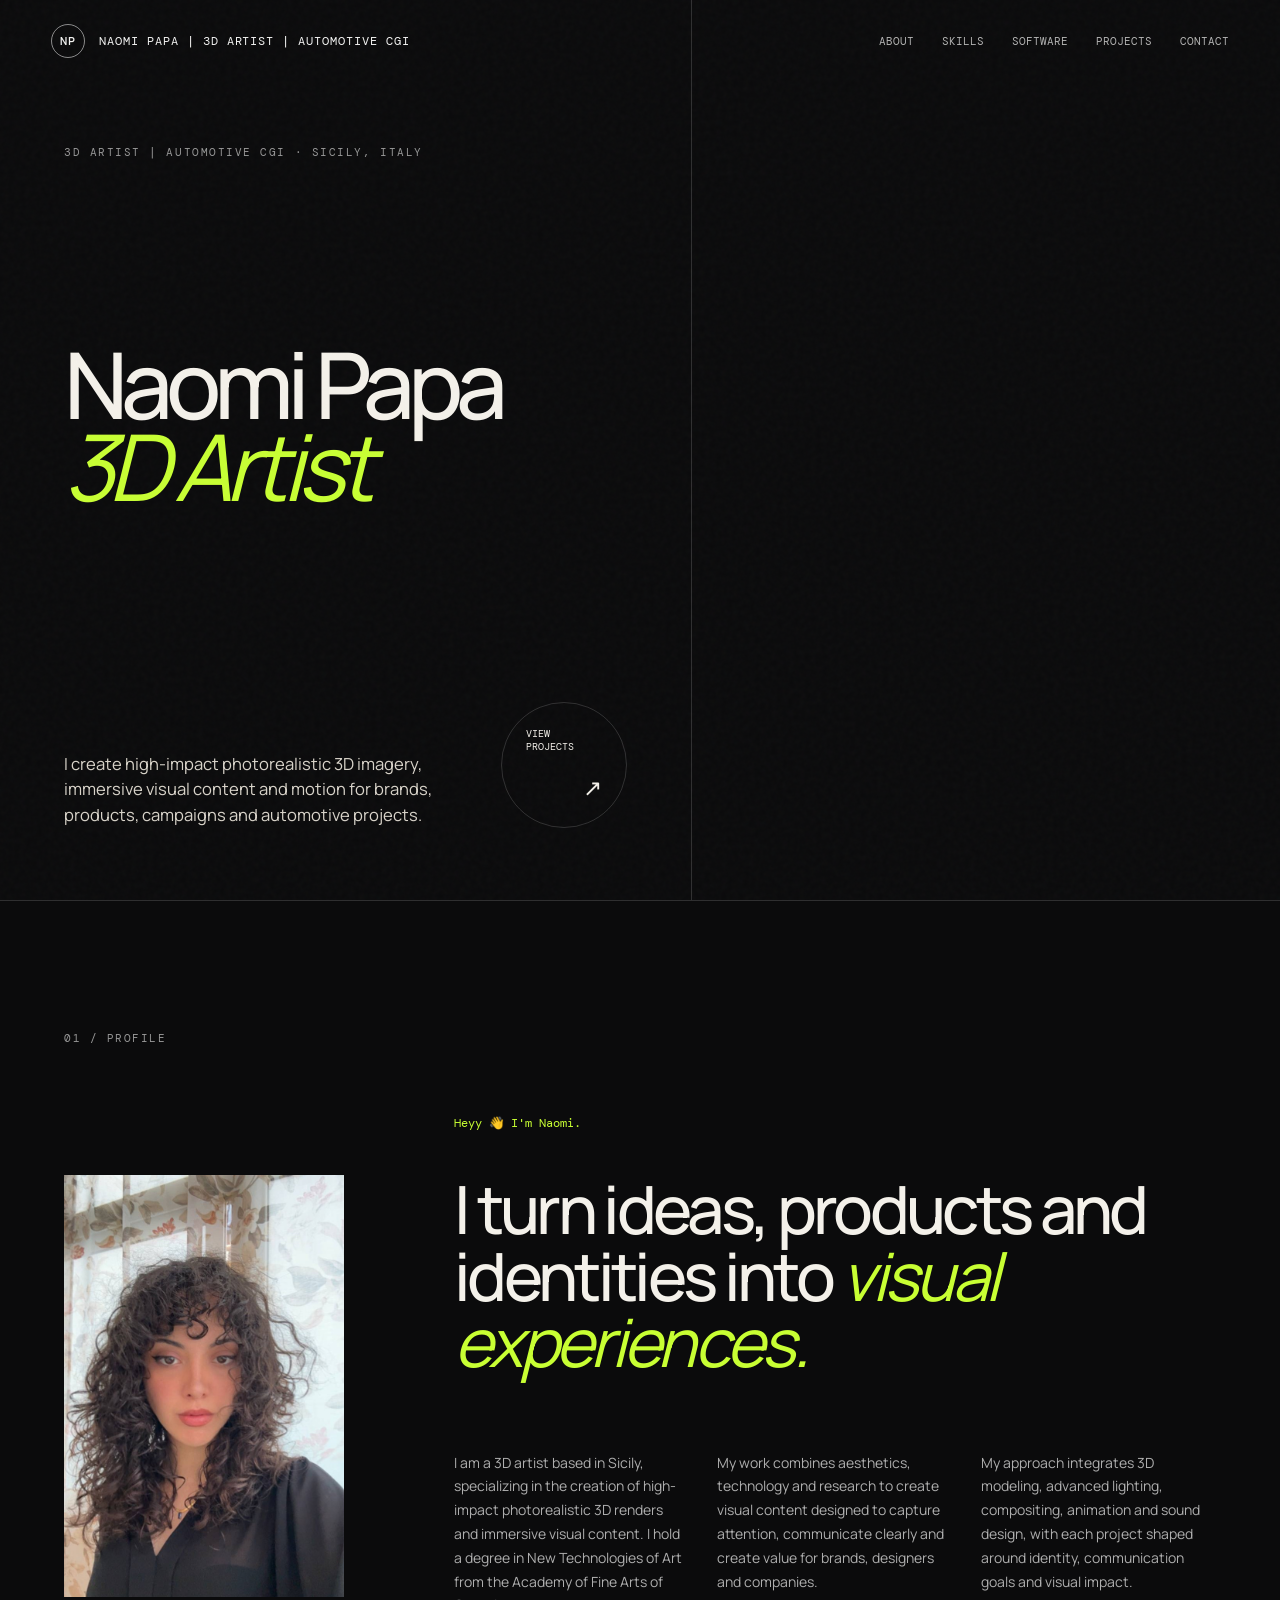
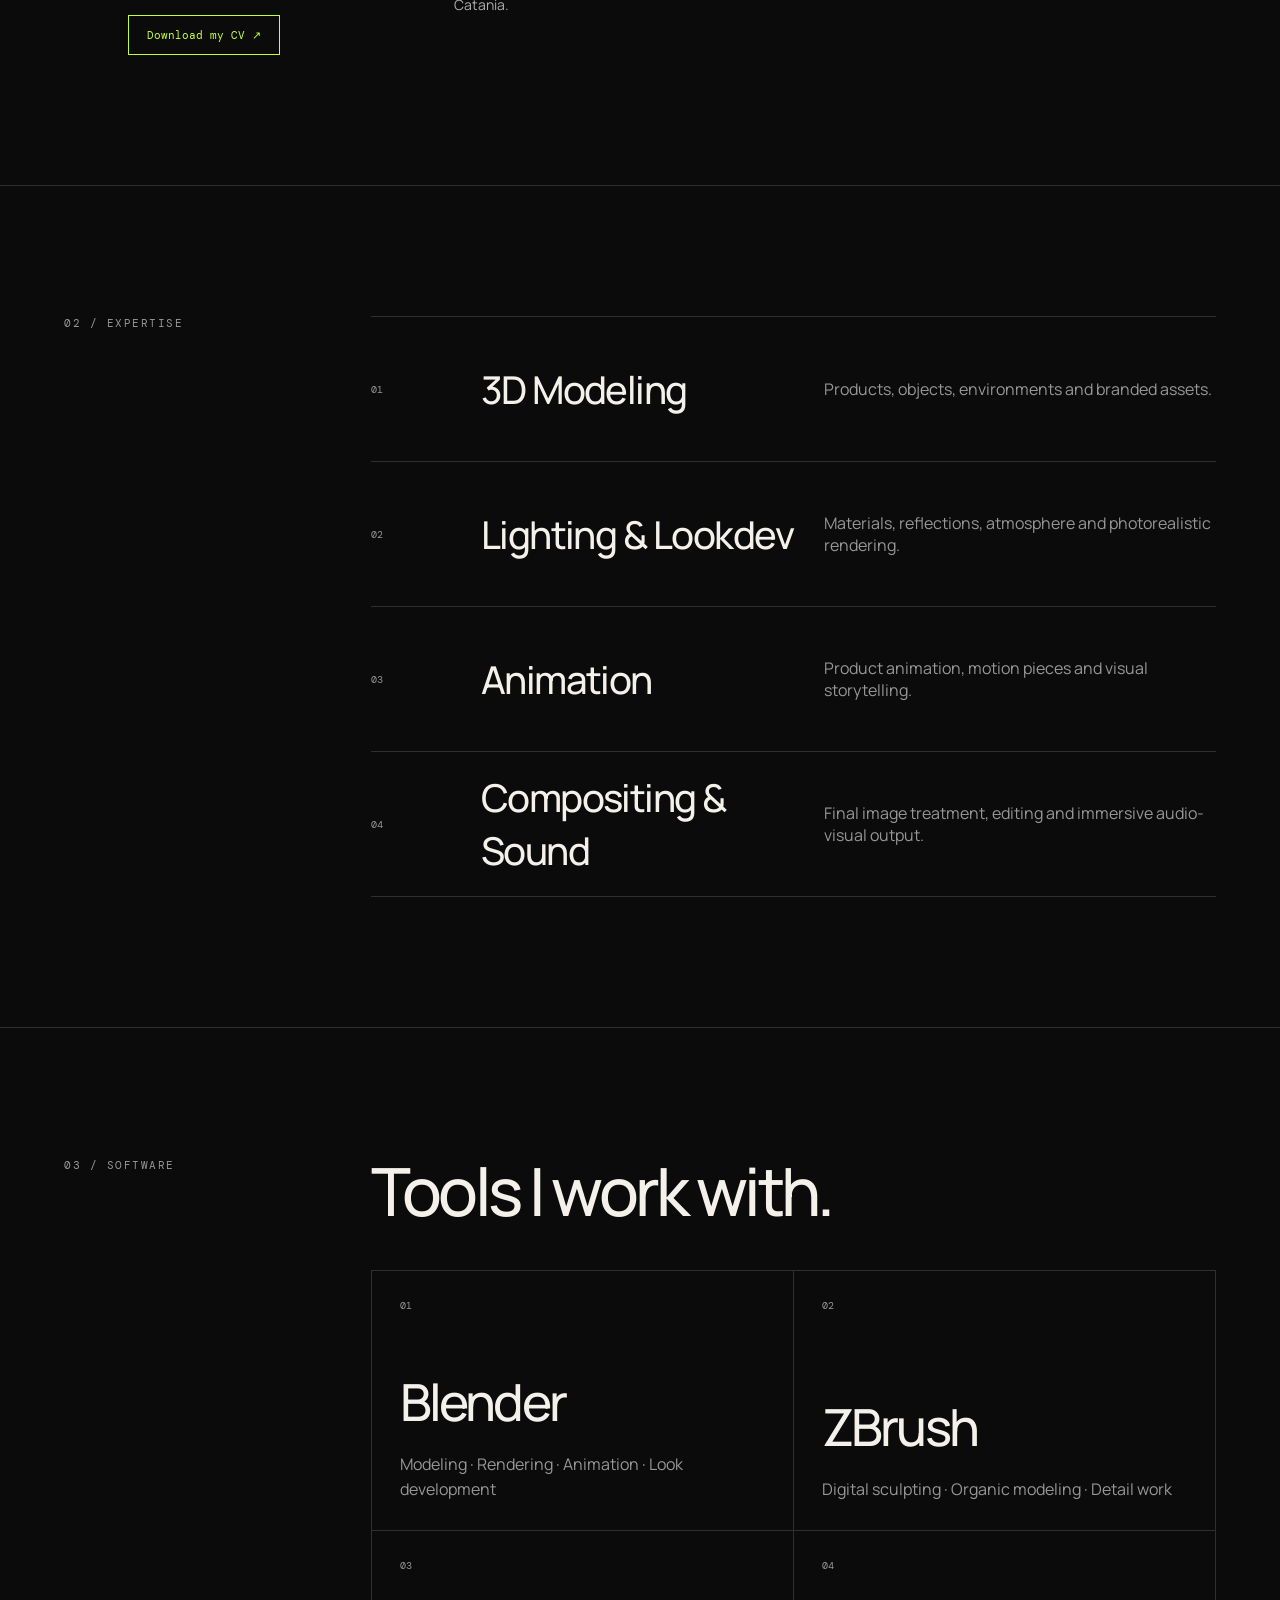
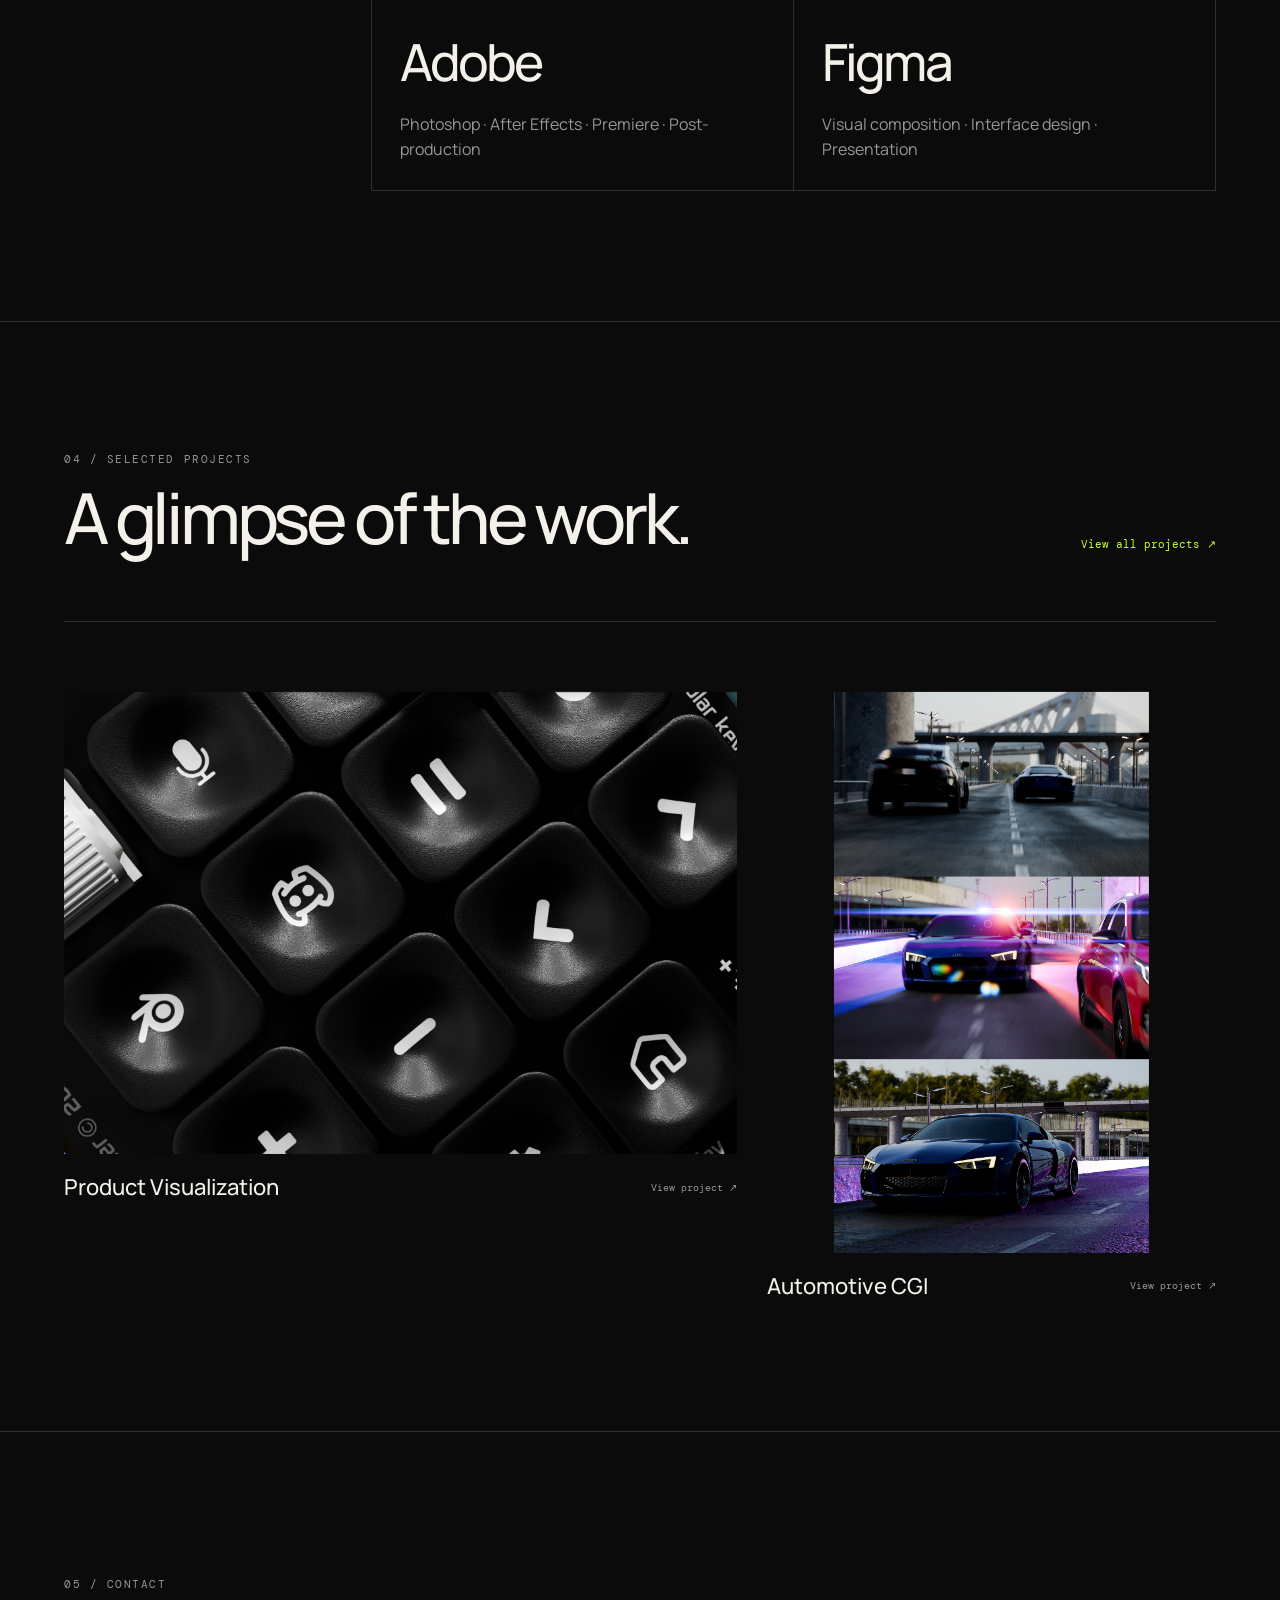
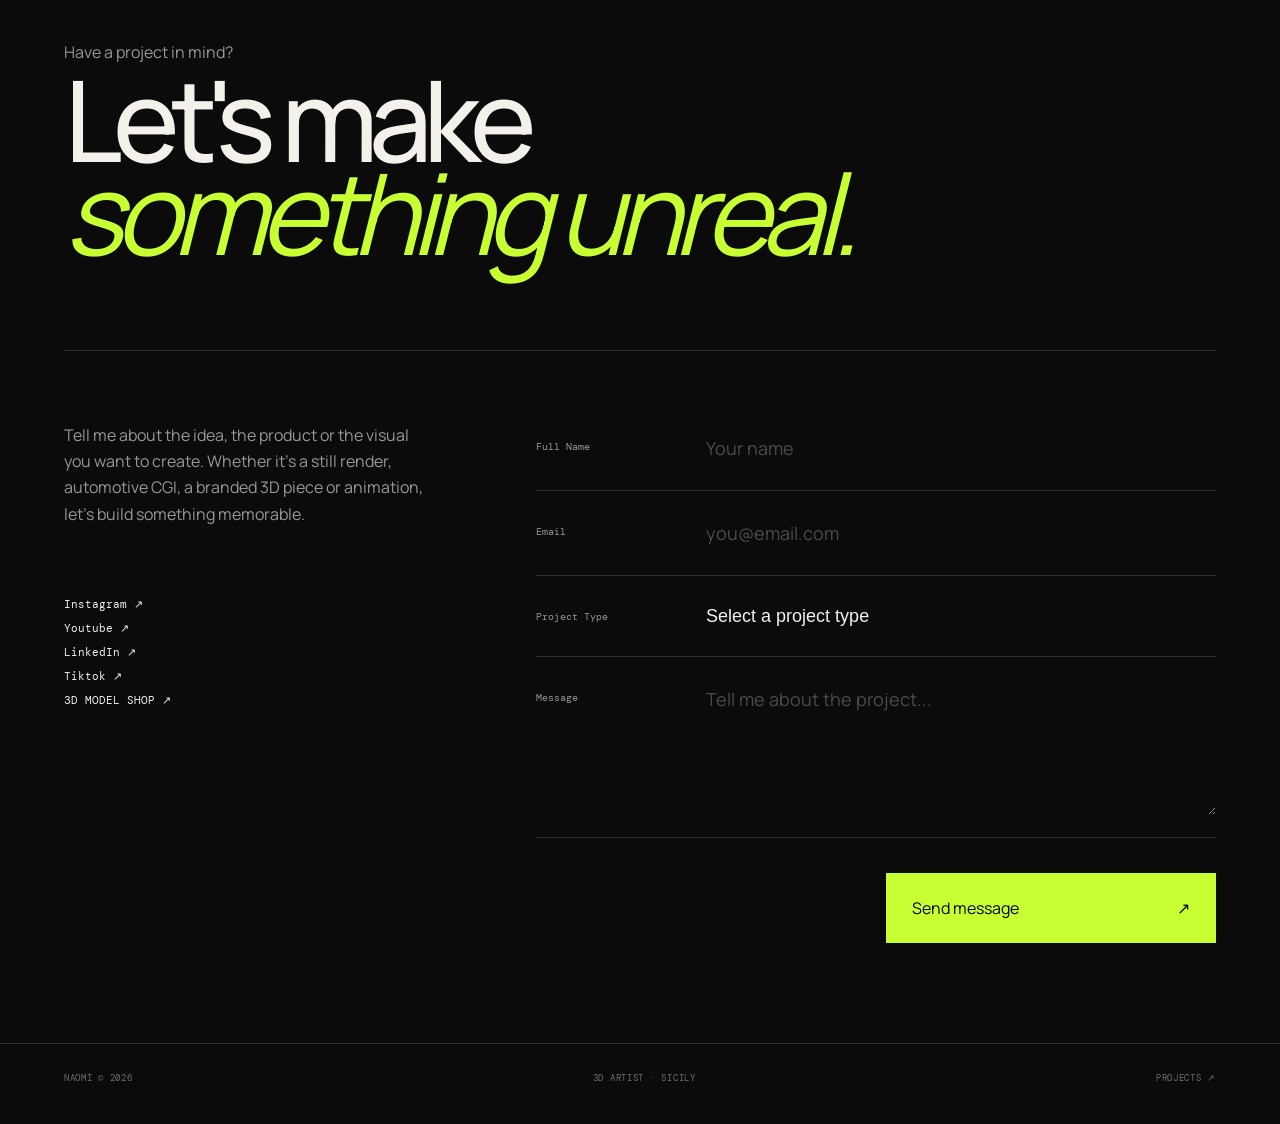
==== commit 78020e3d: "upload cv2026 cv 2026 caricato" ====
--- a/index.html
+++ b/index.html
@@ -107,6 +107,7 @@
 
       <div class="about-media">
         <img src="assets/images/about me.jpg" alt="Naomi Papa, 3D artist">
+        <a class="cv-button" href="assets/NomiPapaCV.pdf" download="NomiPapaCV.pdf">Download my CV ↗</a>
       </div>
     </section>
 
--- a/styles.css
+++ b/styles.css
@@ -1008,9 +1008,9 @@
 .about-media {
   grid-column: 1;
   grid-row: 2;
-  align-self: center;
+  align-self: start;
   width: min(100%, 280px);
-  overflow: hidden;
+  margin-top: 60px;
   border-radius: 18px;
 }
 
@@ -1019,6 +1019,25 @@
   width: 100%;
   height: auto;
   object-fit: contain;
+}
+
+.cv-button {
+  display: block;
+  width: fit-content;
+  margin: 18px auto 0;
+  padding: 12px 18px;
+  border: 1px solid var(--lime);
+  color: var(--lime);
+  font-family: "DM Mono", monospace;
+  font-size: 11px;
+  text-align: center;
+  transition: background-color .25s ease, color .25s ease;
+}
+
+.cv-button:hover,
+.cv-button:focus-visible {
+  background: var(--lime);
+  color: var(--bg);
 }
 
 #about .resume-content {
@@ -1231,6 +1250,7 @@
   #about .about-media {
     width: 100%;
     max-width: 420px;
+    margin-top: 0;
   }
 
   .software-card {
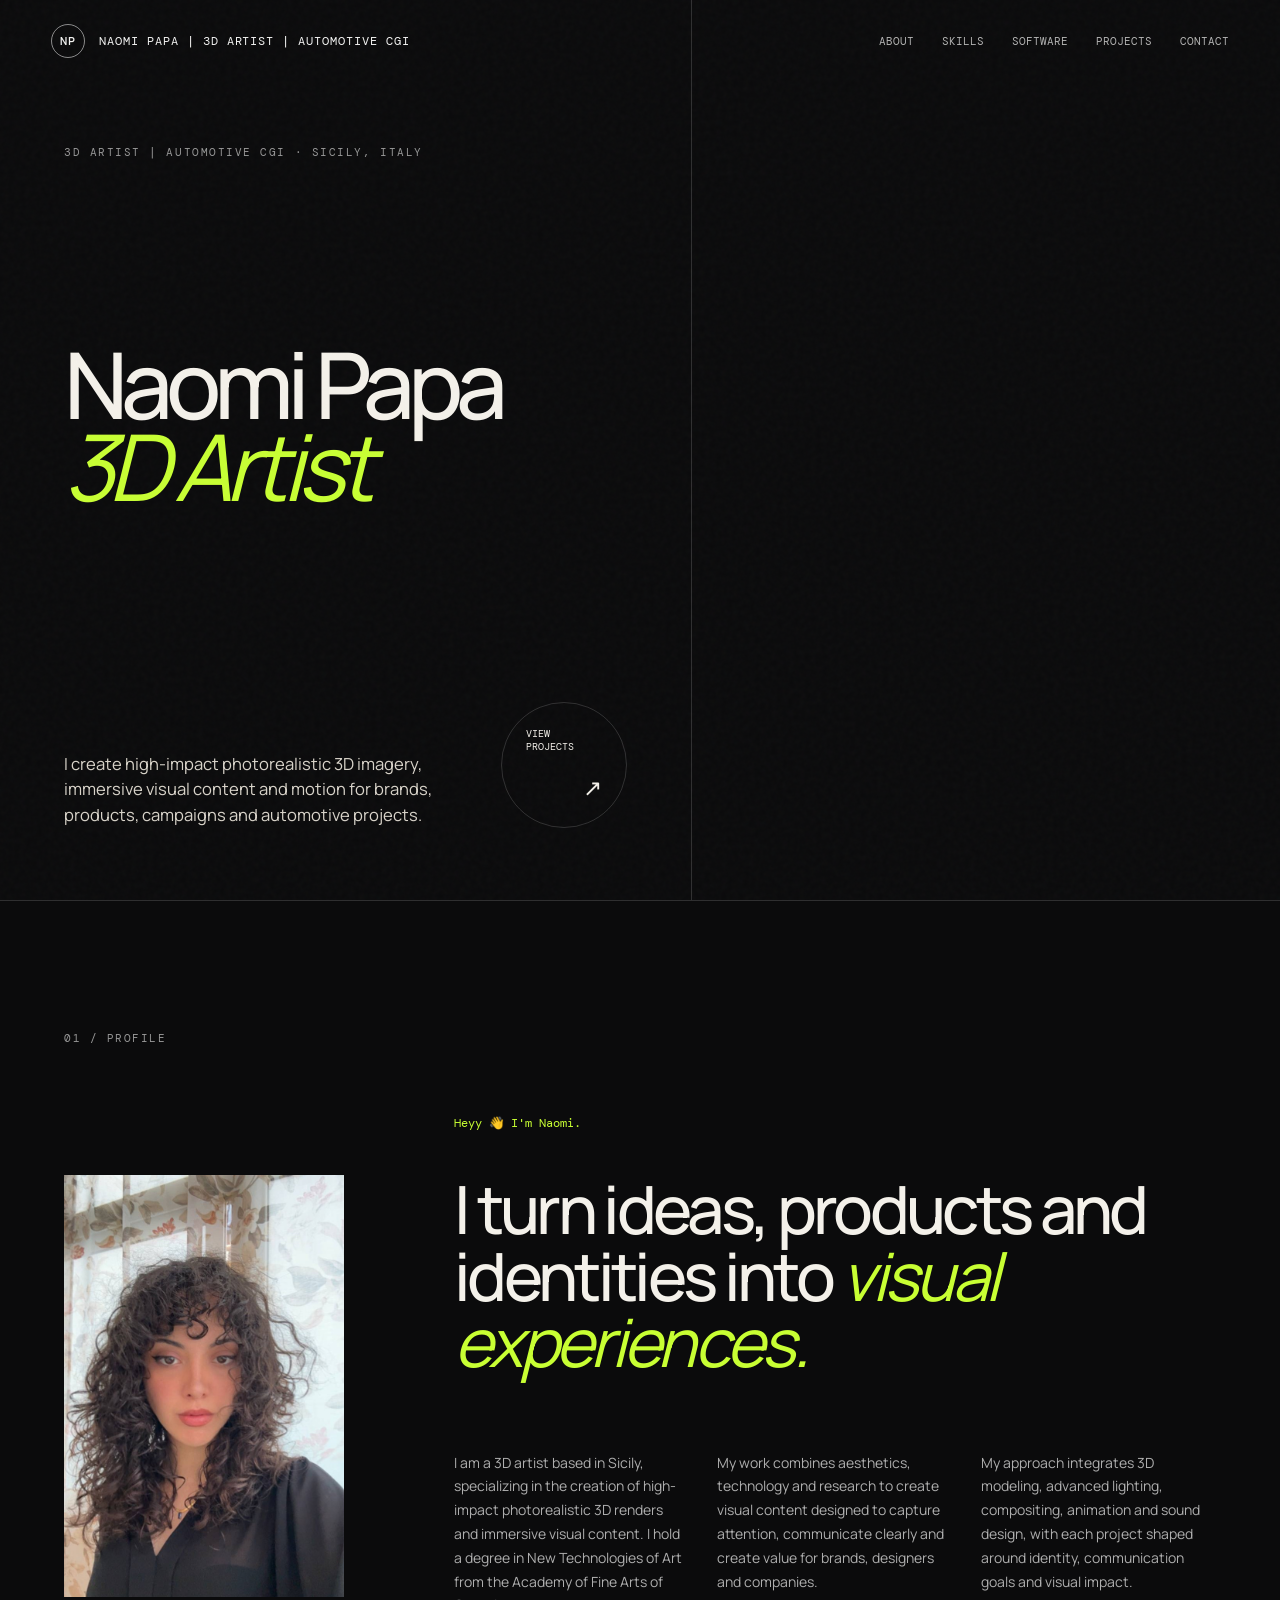
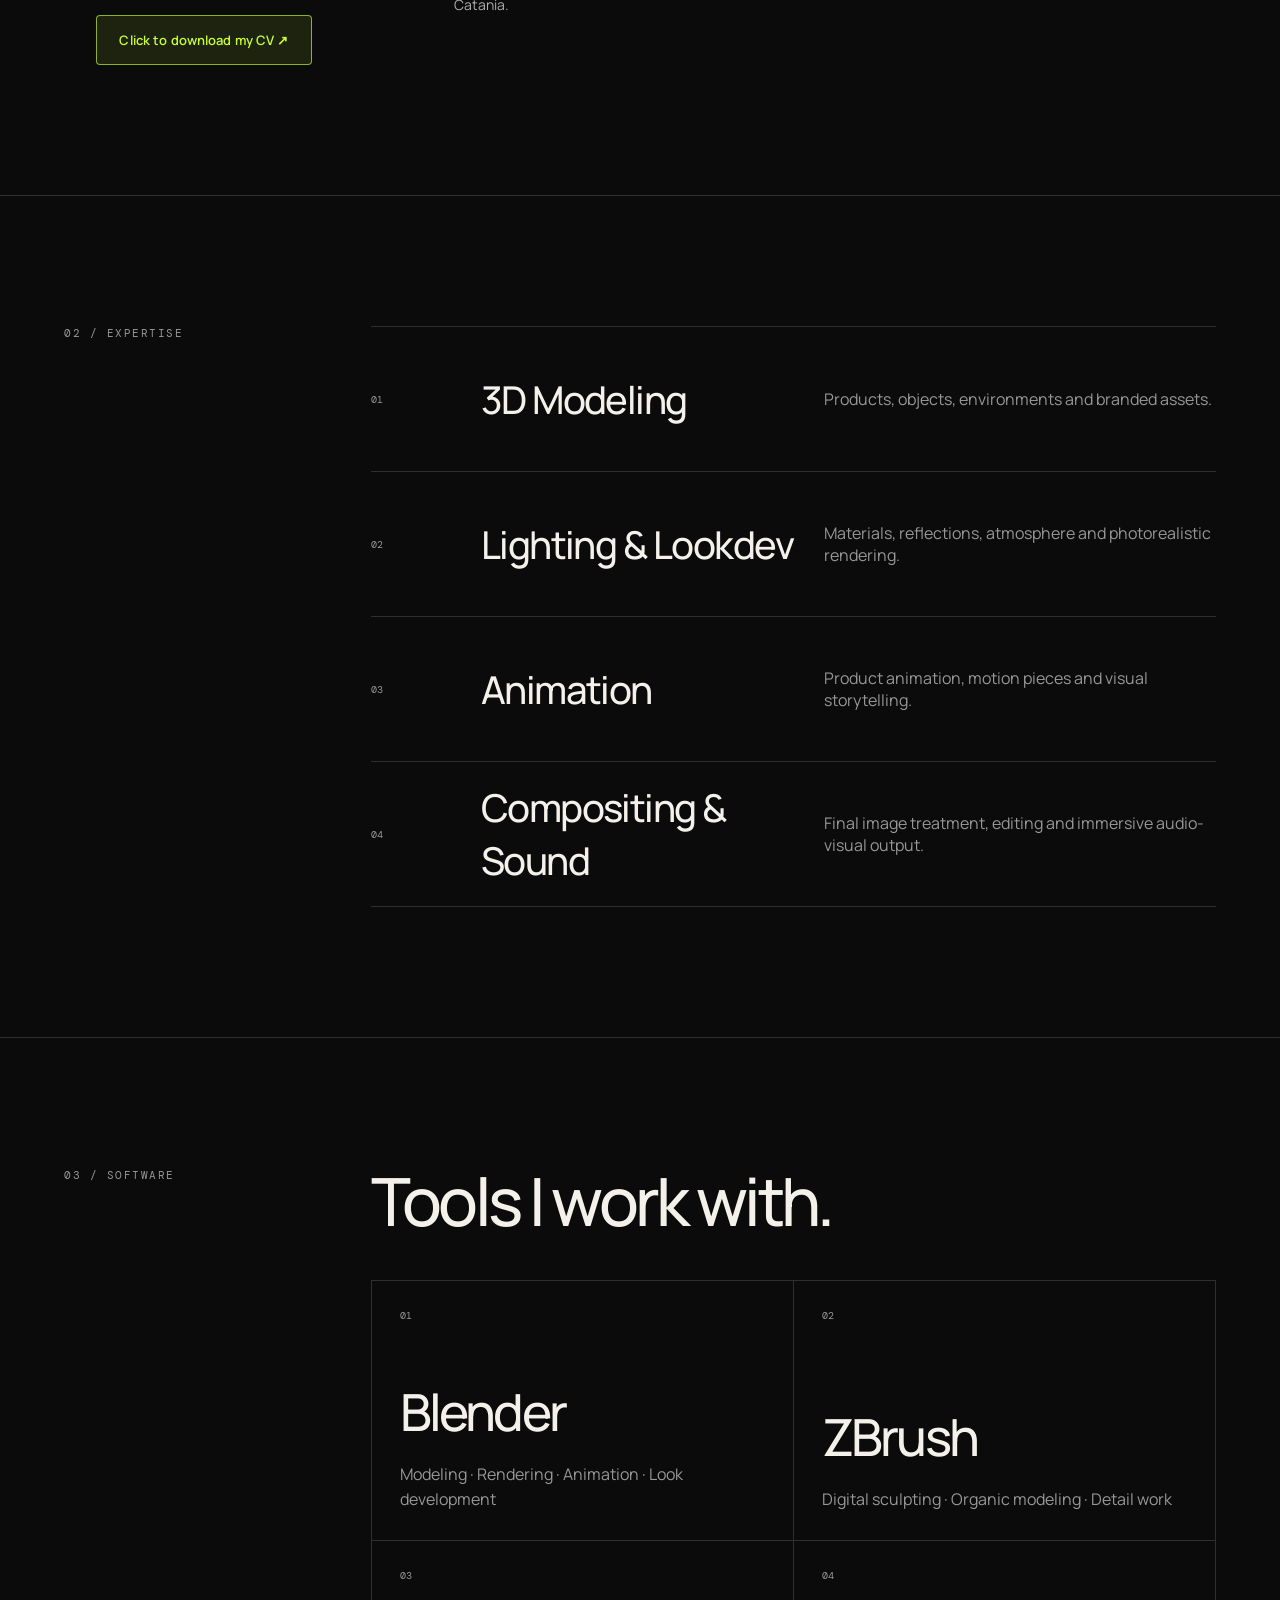
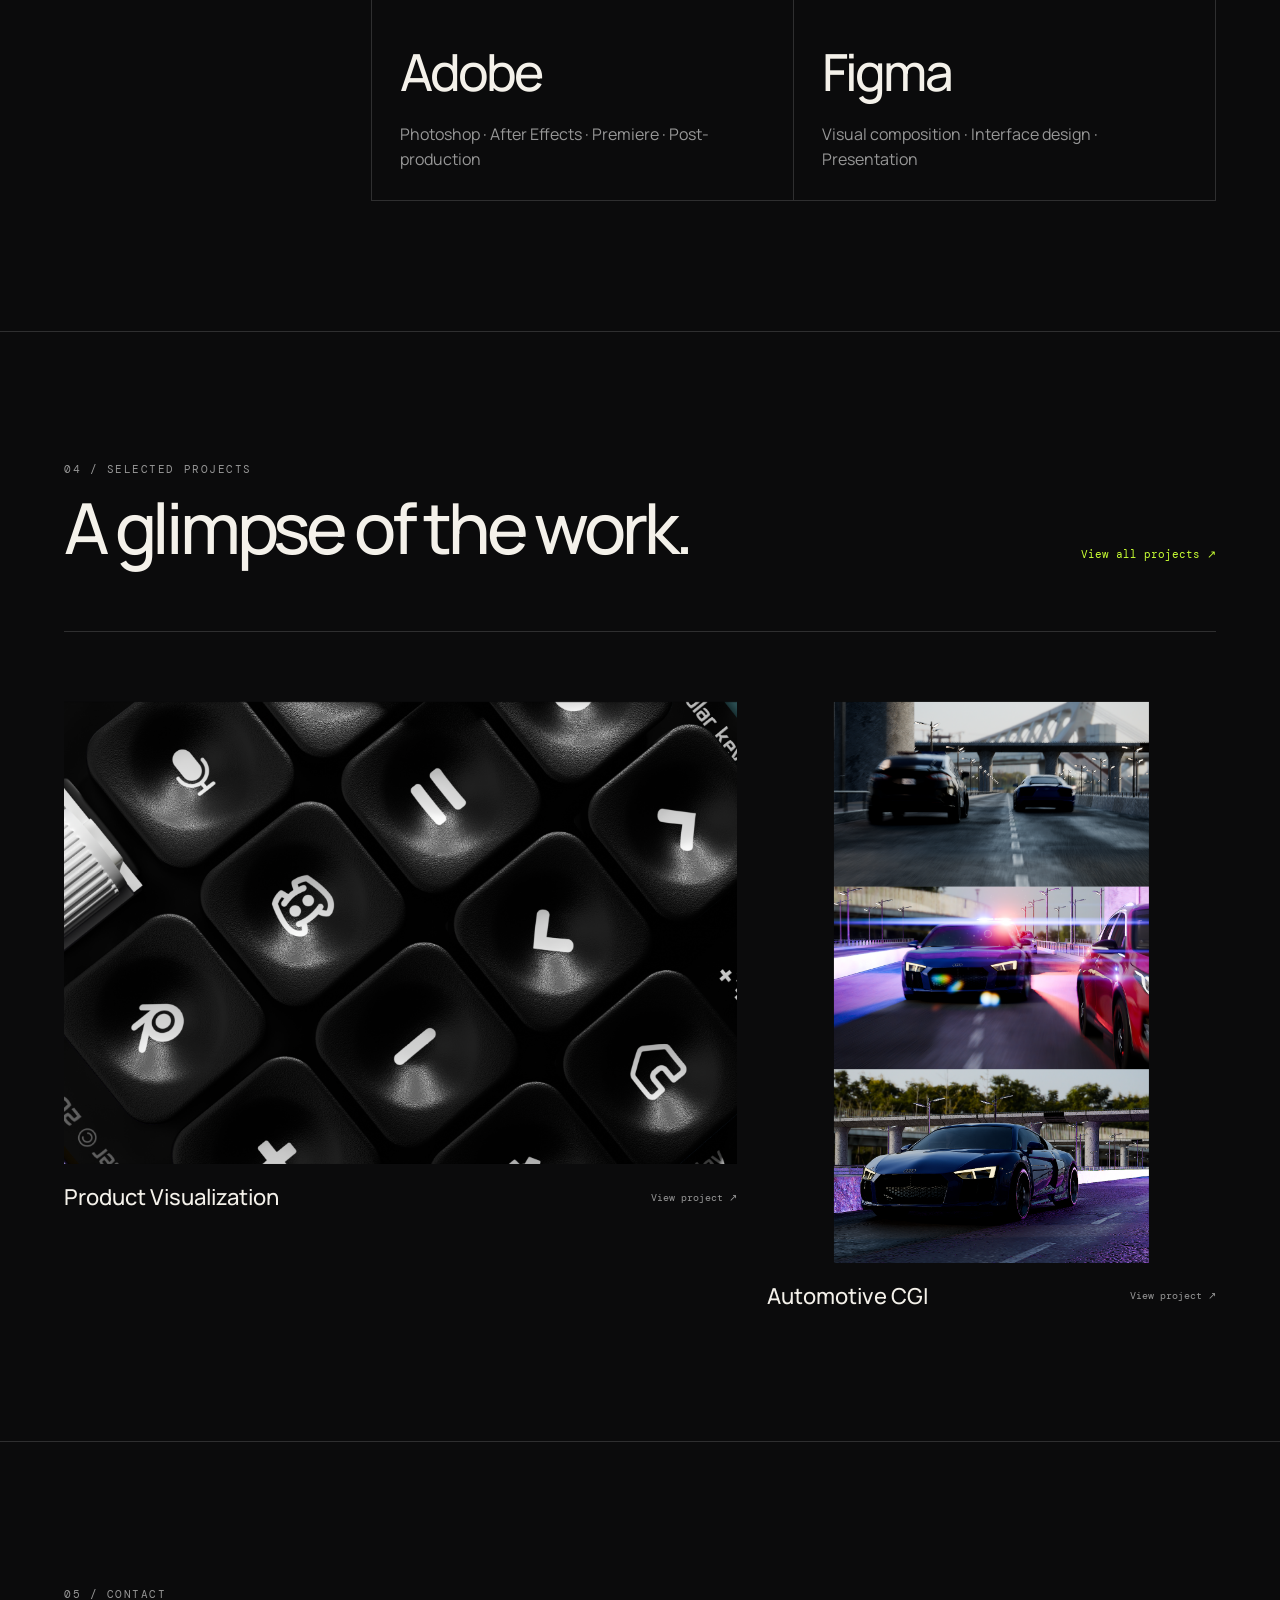
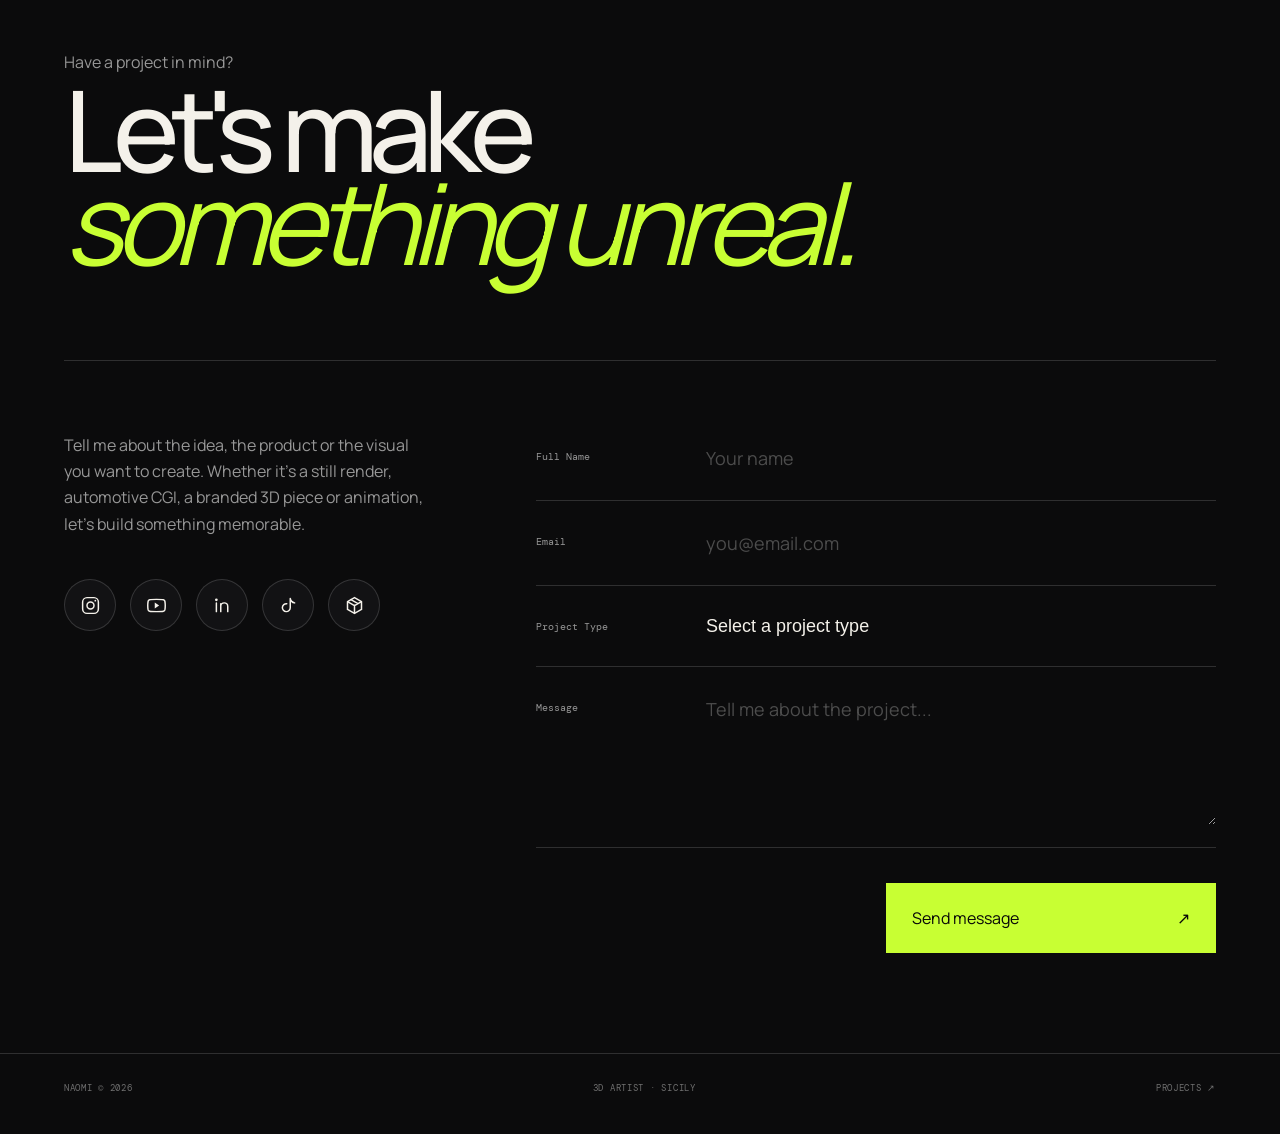
==== commit 0f381437: "cv2026-icone social" ====
--- a/index.html
+++ b/index.html
@@ -107,7 +107,7 @@
 
       <div class="about-media">
         <img src="assets/images/about me.jpg" alt="Naomi Papa, 3D artist">
-        <a class="cv-button" href="assets/NomiPapaCV.pdf" download="NomiPapaCV.pdf">Download my CV ↗</a>
+        <a class="cv-button" href="assets/NomiPapaCV.pdf" download="NomiPapaCV.pdf">Click to download my CV ↗</a>
       </div>
     </section>
 
@@ -227,11 +227,56 @@
           </p>
 
           <div class="socials">
-            <a href="https://www.instagram.com/naomi.obj/" target="_blank" rel="noreferrer">Instagram ↗</a>
-            <a href="https://www.youtube.com/@Naomi.obj2" target="_blank" rel="noreferrer">Youtube ↗</a>
-            <a href="https://www.linkedin.com/in/naomi-papa-005025319/" target="_blank" rel="noreferrer">LinkedIn ↗</a>
-            <a href="https://www.tiktok.com/@naomi.obj" target="_blank" rel="noreferrer">Tiktok ↗</a>
-            <a href="https://3dexport.com/it/naomi-obj" target="_blank" rel="noreferrer">3D MODEL SHOP ↗</a>
+            <a class="social-link" href="https://www.instagram.com/naomi.obj/" target="_blank" rel="noreferrer" aria-label="Instagram">
+              <span class="social-mark" aria-hidden="true">
+                <svg viewBox="0 0 24 24" fill="none">
+                  <rect x="3" y="3" width="18" height="18" rx="5" />
+                  <circle cx="12" cy="12" r="4" />
+                  <circle class="social-icon-fill" cx="17.5" cy="6.5" r="1" />
+                </svg>
+              </span>
+              <span class="social-tooltip" aria-hidden="true">Instagram</span>
+              <span class="social-name">Instagram</span>
+            </a>
+            <a class="social-link" href="https://www.youtube.com/@Naomi.obj2" target="_blank" rel="noreferrer" aria-label="YouTube">
+              <span class="social-mark" aria-hidden="true">
+                <svg viewBox="0 0 24 24" fill="none">
+                  <path d="M21.6 7.2a2.5 2.5 0 0 0-1.8-1.8C18.2 5 12 5 12 5s-6.2 0-7.8.4a2.5 2.5 0 0 0-1.8 1.8A26 26 0 0 0 2 12a26 26 0 0 0 .4 4.8 2.5 2.5 0 0 0 1.8 1.8C5.8 19 12 19 12 19s6.2 0 7.8-.4a2.5 2.5 0 0 0 1.8-1.8A26 26 0 0 0 22 12a26 26 0 0 0-.4-4.8Z" />
+                  <path class="social-icon-fill" d="m10 15.5 5-3.5-5-3.5v7Z" />
+                </svg>
+              </span>
+              <span class="social-tooltip" aria-hidden="true">YouTube</span>
+              <span class="social-name">YouTube</span>
+            </a>
+            <a class="social-link" href="https://www.linkedin.com/in/naomi-papa-005025319/" target="_blank" rel="noreferrer" aria-label="LinkedIn">
+              <span class="social-mark" aria-hidden="true">
+                <svg viewBox="0 0 24 24" fill="none">
+                  <path d="M5 9v10M5 5.5v.1M10 19v-6a4 4 0 0 1 8 0v6M10 10v9" />
+                  <circle class="social-icon-fill" cx="5" cy="5.5" r="1.5" />
+                </svg>
+              </span>
+              <span class="social-tooltip" aria-hidden="true">LinkedIn</span>
+              <span class="social-name">LinkedIn</span>
+            </a>
+            <a class="social-link" href="https://www.tiktok.com/@naomi.obj" target="_blank" rel="noreferrer" aria-label="TikTok">
+              <span class="social-mark" aria-hidden="true">
+                <svg viewBox="0 0 24 24" fill="none">
+                  <path d="M14 4v10.5a4.5 4.5 0 1 1-4-4.47M14 4c.5 2.8 2.2 4.5 5 5" />
+                </svg>
+              </span>
+              <span class="social-tooltip" aria-hidden="true">TikTok</span>
+              <span class="social-name">TikTok</span>
+            </a>
+            <a class="social-link" href="https://3dexport.com/it/naomi-obj" target="_blank" rel="noreferrer" aria-label="3D Model Shop">
+              <span class="social-mark" aria-hidden="true">
+                <svg viewBox="0 0 24 24" fill="none">
+                  <path d="m12 3 8 4.5v9L12 21l-8-4.5v-9L12 3Z" />
+                  <path d="m4.5 7.8 7.5 4.3 7.5-4.3M12 12v8.5M8 5.3l8 4.5" />
+                </svg>
+              </span>
+              <span class="social-tooltip" aria-hidden="true">3D Model Shop</span>
+              <span class="social-name">3D Model Shop</span>
+            </a>
           </div>
         </div>
 
--- a/styles.css
+++ b/styles.css
@@ -692,16 +692,119 @@
 }
 
 .socials {
-  margin-top: 70px;
-  display: flex;
-  flex-direction: column;
-  gap: 10px;
-  font-family: "DM Mono", monospace;
-  font-size: 11px;
-}
-
-.socials a:hover {
+  margin-top: 42px;
+  display: flex;
+  flex-wrap: wrap;
+  gap: 14px;
+}
+
+.social-link {
+  position: relative;
+  display: inline-flex;
+  align-items: center;
+  justify-content: center;
+  width: 52px;
+  height: 52px;
+  border: 1px solid var(--line);
+  border-radius: 50%;
+  background: var(--panel);
+  color: var(--text);
+  transition: background-color .25s ease, border-color .25s ease, color .25s ease, transform .25s ease;
+}
+
+.social-mark {
+  display: grid;
+  place-items: center;
+}
+
+.social-mark svg {
+  display: block;
+  width: 21px;
+  height: 21px;
+  stroke: currentColor;
+  stroke-width: 1.7;
+  stroke-linecap: round;
+  stroke-linejoin: round;
+}
+
+.social-mark .social-icon-fill {
+  fill: currentColor;
+  stroke: none;
+}
+
+.social-name {
+  display: none;
+}
+
+.social-tooltip {
+  position: absolute;
+  z-index: 2;
+  bottom: calc(100% + 10px);
+  left: 50%;
+  padding: 7px 10px;
+  border: 1px solid rgba(200, 255, 51, .3);
+  border-radius: 4px;
+  background: var(--panel);
+  color: var(--text);
+  font-family: "DM Mono", monospace;
+  font-size: 10px;
+  white-space: nowrap;
+  opacity: 0;
+  pointer-events: none;
+  transform: translate(-50%, 5px);
+  transition: opacity .2s ease, transform .2s ease;
+}
+
+.social-tooltip::after {
+  position: absolute;
+  top: 100%;
+  left: 50%;
+  width: 7px;
+  height: 7px;
+  border-right: 1px solid rgba(200, 255, 51, .3);
+  border-bottom: 1px solid rgba(200, 255, 51, .3);
+  background: var(--panel);
+  content: "";
+  transform: translate(-50%, -4px) rotate(45deg);
+}
+
+.social-link:hover,
+.social-link:focus-visible {
+  border-color: var(--lime);
+  background: rgba(200, 255, 51, .1);
   color: var(--lime);
+  transform: translateY(-3px);
+}
+
+.social-link:hover .social-tooltip,
+.social-link:focus-visible .social-tooltip {
+  opacity: 1;
+  transform: translate(-50%, 0);
+}
+
+.social-link:focus-visible {
+  outline: 2px solid var(--lime);
+  outline-offset: 3px;
+}
+
+@media (hover: none) {
+  .social-link {
+    width: auto;
+    height: 44px;
+    gap: 9px;
+    padding: 0 14px;
+    border-radius: 999px;
+  }
+
+  .social-tooltip {
+    display: none;
+  }
+
+  .social-name {
+    display: inline;
+    font-family: "DM Mono", monospace;
+    font-size: 10px;
+  }
 }
 
 .contact-form {
@@ -1022,22 +1125,39 @@
 }
 
 .cv-button {
-  display: block;
+  display: flex;
+  align-items: center;
+  justify-content: center;
   width: fit-content;
+  max-width: 100%;
+  min-height: 50px;
   margin: 18px auto 0;
-  padding: 12px 18px;
-  border: 1px solid var(--lime);
+  padding: 13px 22px;
+  border: 1px solid rgba(200, 255, 51, .65);
+  border-radius: 4px;
+  background: rgba(200, 255, 51, .1);
   color: var(--lime);
-  font-family: "DM Mono", monospace;
-  font-size: 11px;
+  font-family: "Manrope", sans-serif;
+  font-size: 13px;
+  font-weight: 600;
+  letter-spacing: .01em;
+  line-height: 1.4;
   text-align: center;
-  transition: background-color .25s ease, color .25s ease;
+  cursor: pointer;
+  transition: background-color .25s ease, border-color .25s ease, color .25s ease, transform .25s ease;
 }
 
 .cv-button:hover,
 .cv-button:focus-visible {
+  border-color: var(--lime);
   background: var(--lime);
   color: var(--bg);
+  transform: translateY(-2px);
+}
+
+.cv-button:focus-visible {
+  outline: 2px solid var(--lime);
+  outline-offset: 4px;
 }
 
 #about .resume-content {
@@ -1251,6 +1371,12 @@
     width: 100%;
     max-width: 420px;
     margin-top: 0;
+  }
+
+  .cv-button {
+    width: 100%;
+    padding: 14px 16px;
+    font-size: 14px;
   }
 
   .software-card {
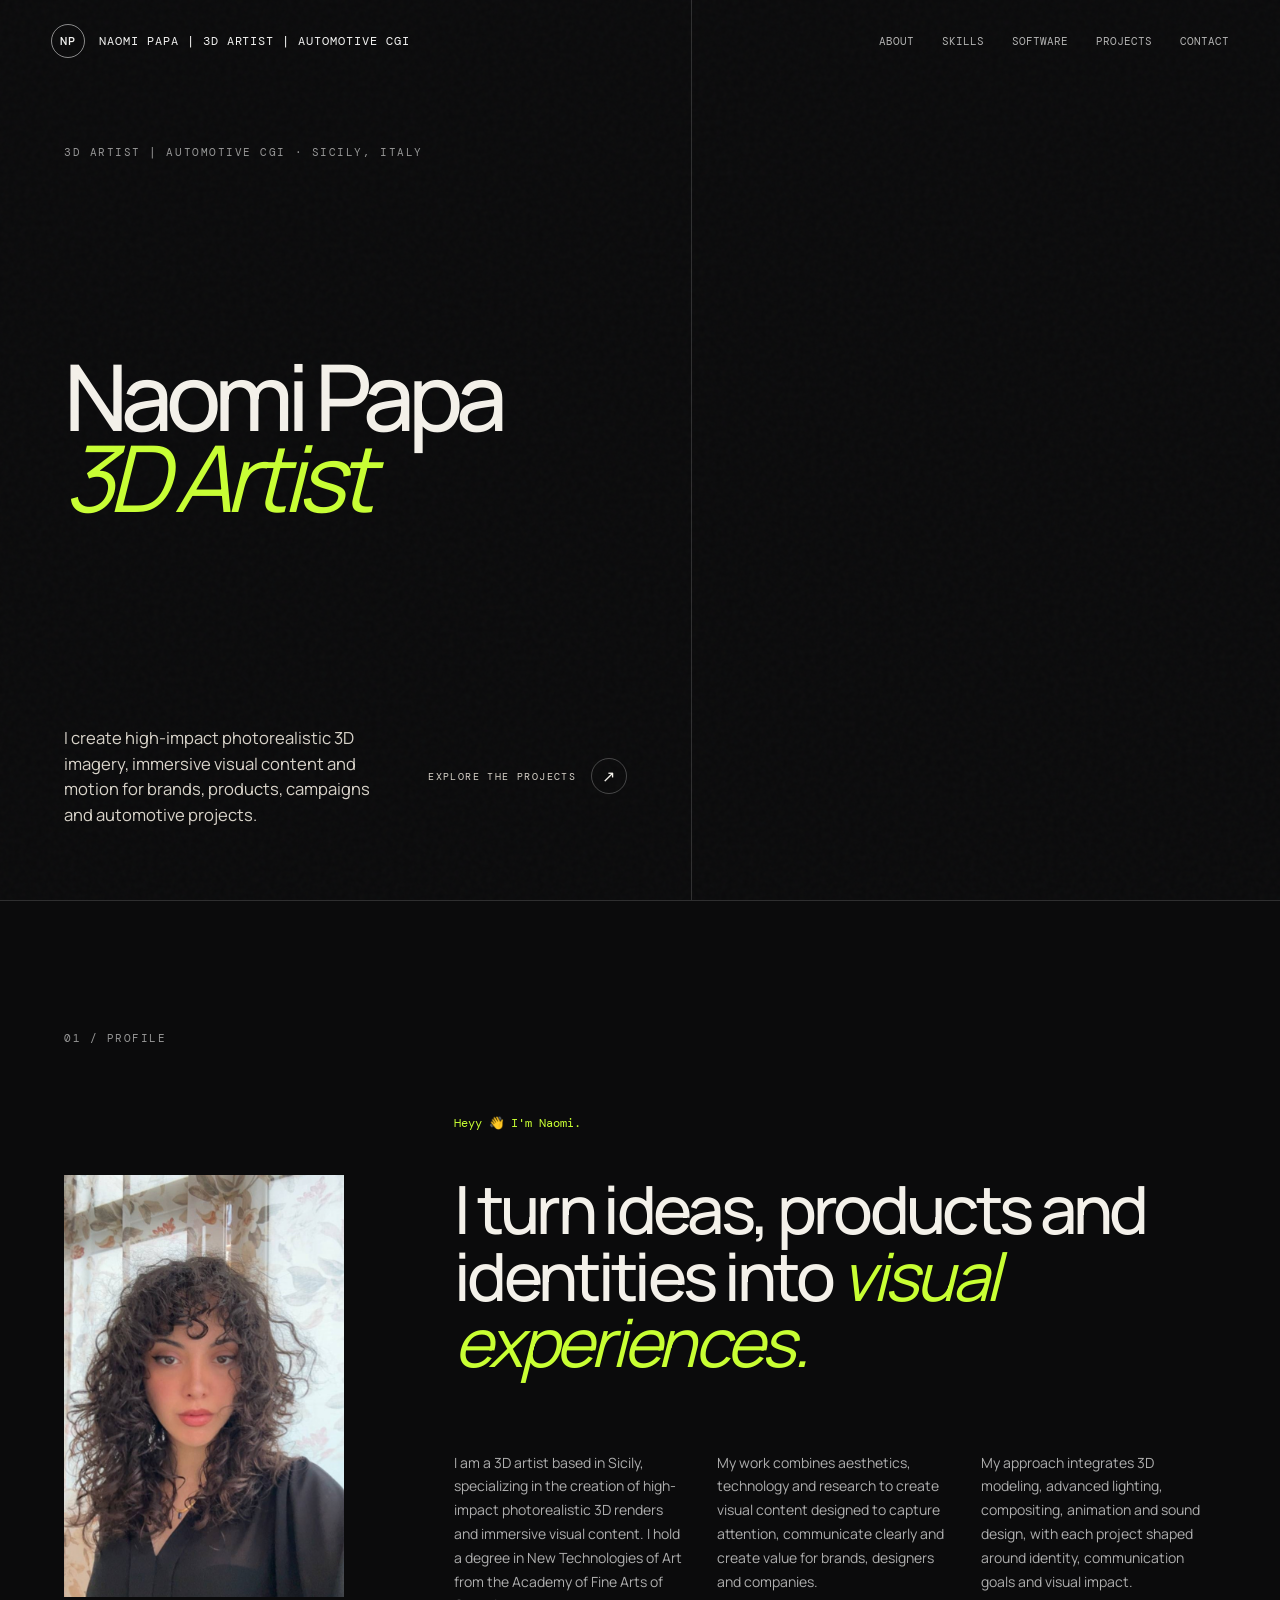
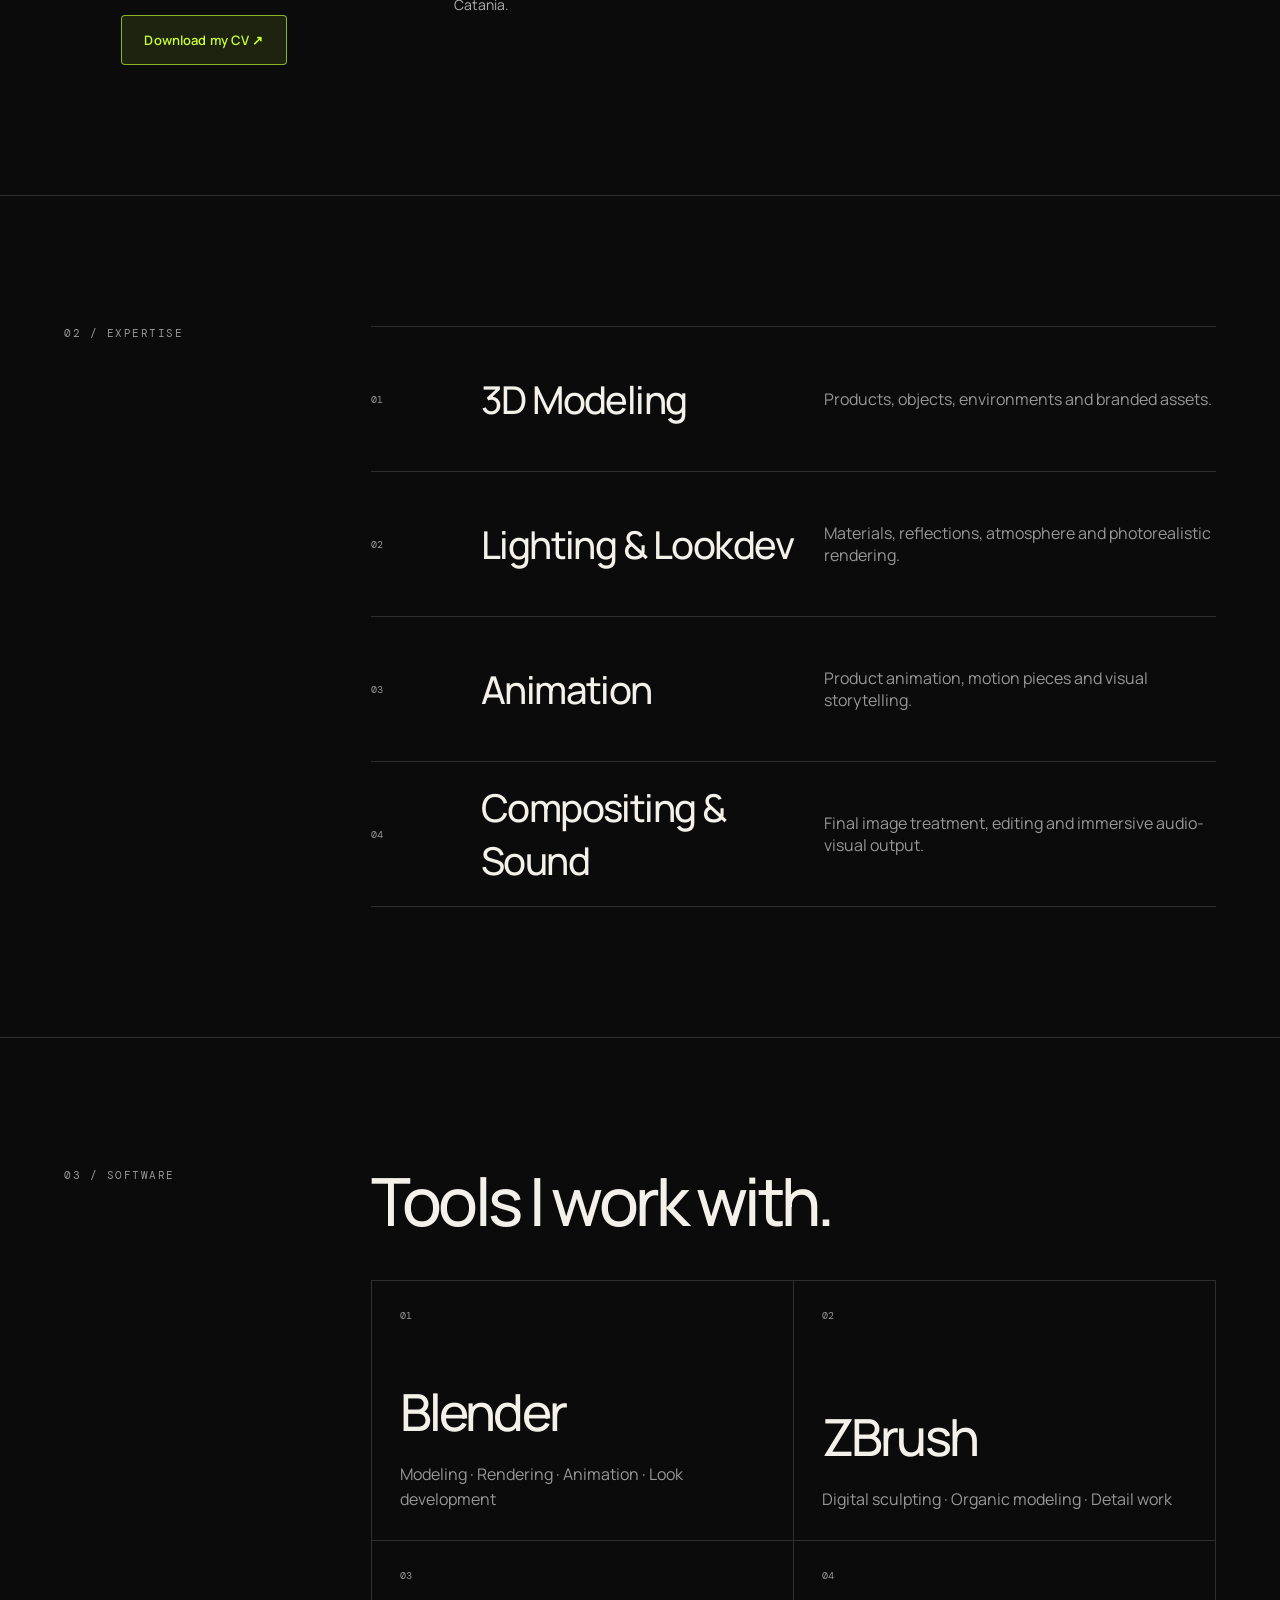
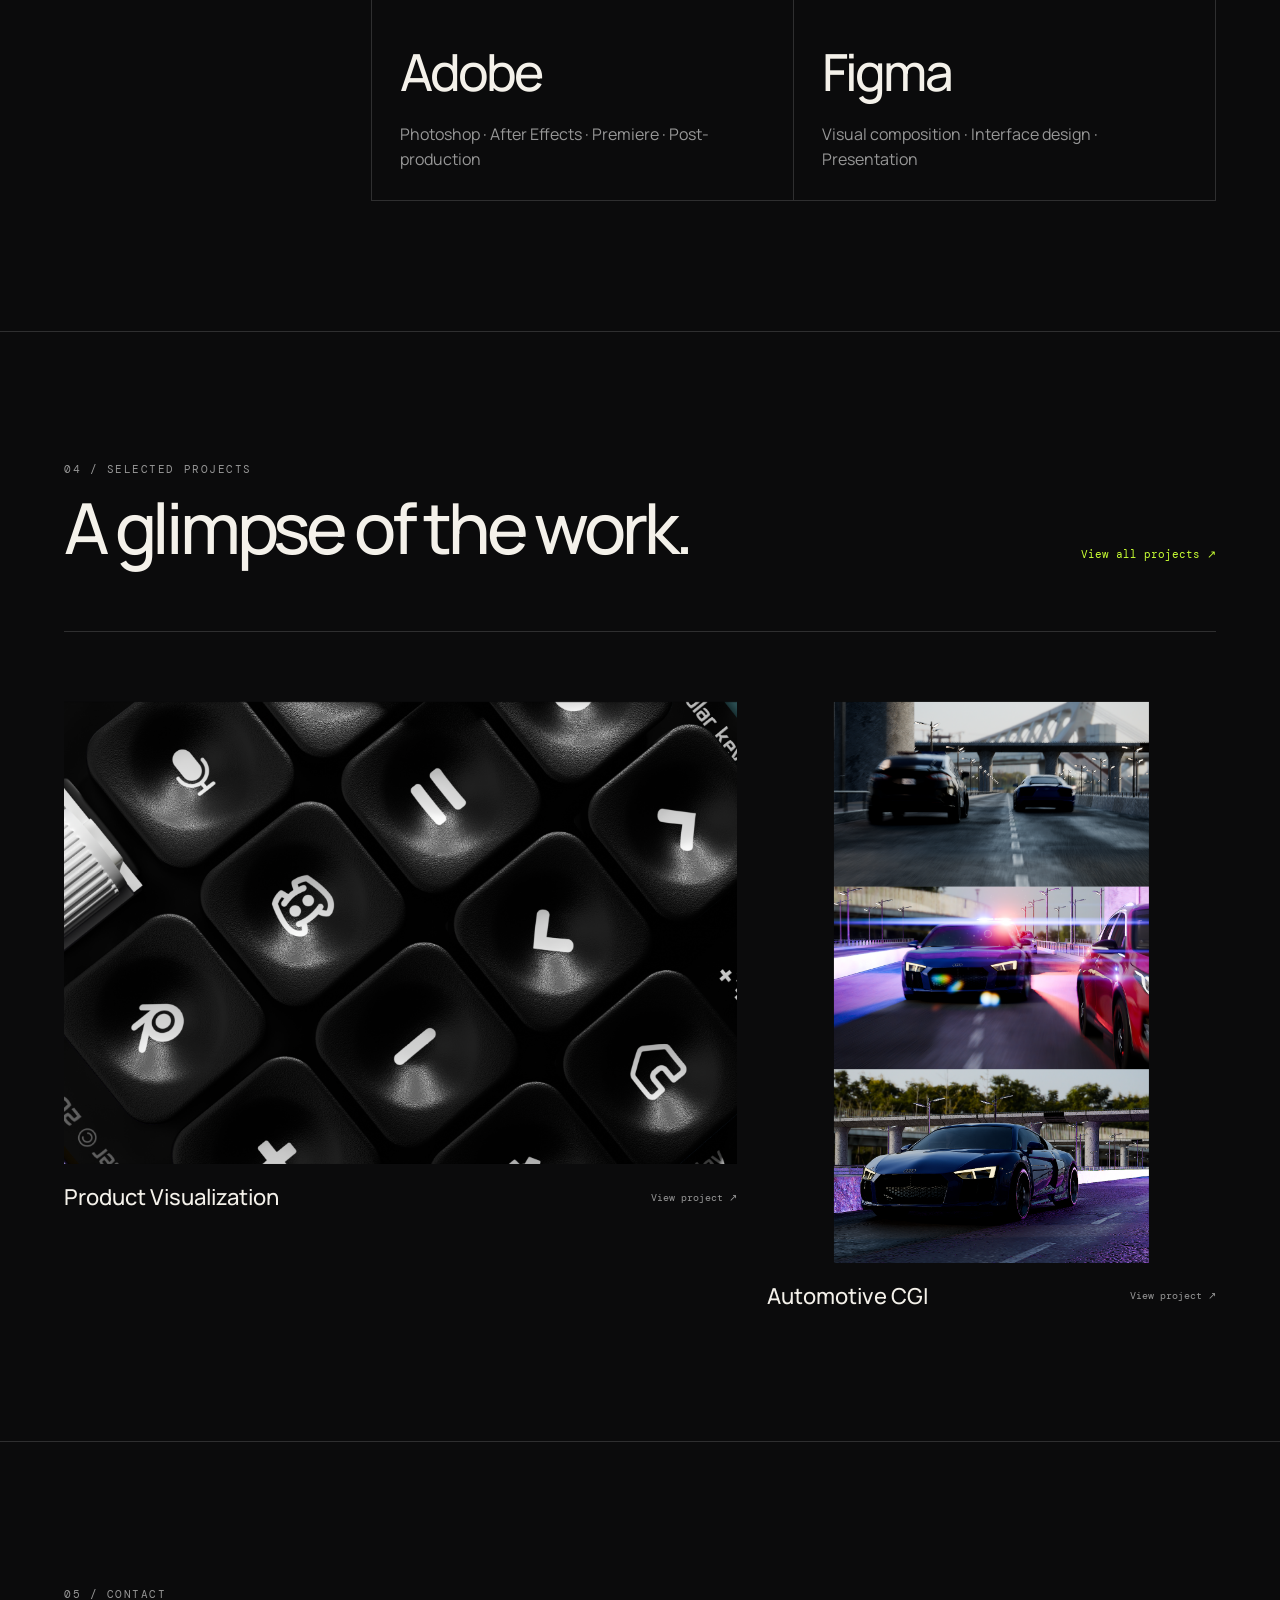
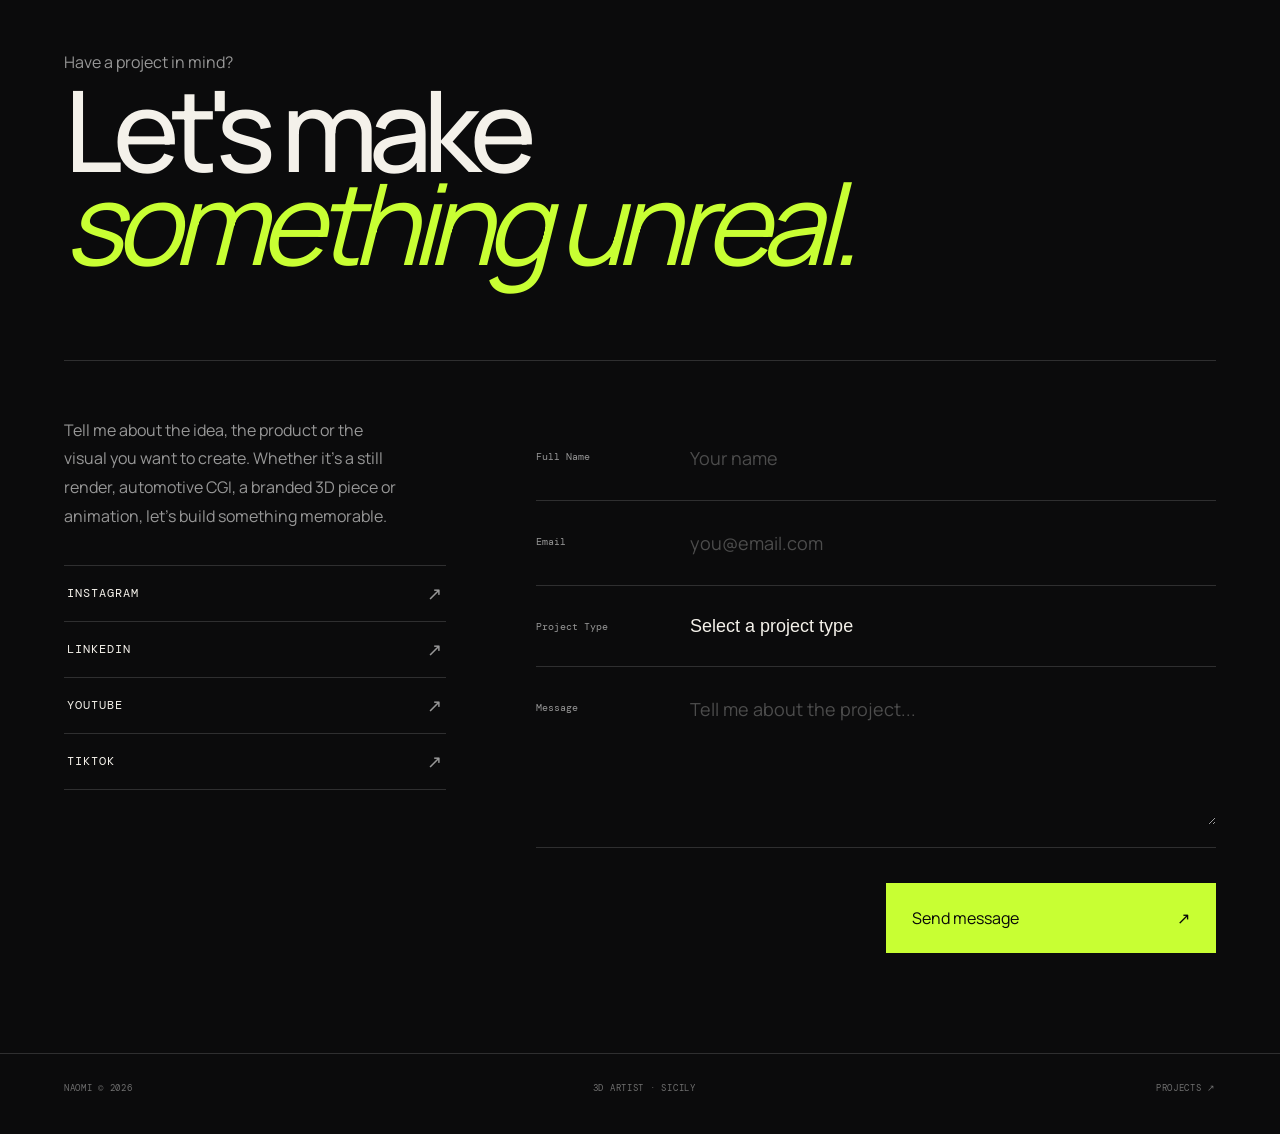
==== commit efb15a93: "social" ====
--- a/index.html
+++ b/index.html
@@ -55,10 +55,9 @@
             I create high-impact photorealistic 3D imagery, immersive visual content
             and motion for brands, products, campaigns and automotive projects.
           </p>
-
-          <a class="circle-link" href="projects/index.html">
-            <span>VIEW<br>PROJECTS</span>
-            <span class="arrow">↗</span>
+          <a class="hero-project-link" href="#projects">
+            <span>Explore the projects</span>
+            <span class="hero-project-arrow" aria-hidden="true">↗</span>
           </a>
         </div>
       </div>
@@ -70,6 +69,8 @@
       </div>
     </section>
 
+
+    
     <section class="resume-block" id="about">
       <div class="resume-label">
         <p class="eyebrow">01 / PROFILE</p>
@@ -107,7 +108,7 @@
 
       <div class="about-media">
         <img src="assets/images/about me.jpg" alt="Naomi Papa, 3D artist">
-        <a class="cv-button" href="assets/NomiPapaCV.pdf" download="NomiPapaCV.pdf">Click to download my CV ↗</a>
+        <a class="cv-button" href="assets/NomiPapaCV.pdf" download="NomiPapaCV.pdf">Download my CV ↗</a>
       </div>
     </section>
 
@@ -178,7 +179,7 @@
       </div>
     </section>
 
-    <section class="featured-projects">
+    <section class="featured-projects" id="projects">
       <div class="section-head">
         <div>
           <p class="eyebrow">04 / SELECTED PROJECTS</p>
@@ -226,58 +227,35 @@
             animation, let's build something memorable.
           </p>
 
-          <div class="socials">
+          <nav class="social-links" aria-label="Social media links">
             <a class="social-link" href="https://www.instagram.com/naomi.obj/" target="_blank" rel="noreferrer" aria-label="Instagram">
-              <span class="social-mark" aria-hidden="true">
-                <svg viewBox="0 0 24 24" fill="none">
-                  <rect x="3" y="3" width="18" height="18" rx="5" />
-                  <circle cx="12" cy="12" r="4" />
-                  <circle class="social-icon-fill" cx="17.5" cy="6.5" r="1" />
-                </svg>
+              <span class="social-link-content">
+                <span>Instagram</span>
               </span>
-              <span class="social-tooltip" aria-hidden="true">Instagram</span>
-              <span class="social-name">Instagram</span>
+              <span class="social-link-arrow" aria-hidden="true">↗</span>
             </a>
+
+            <a class="social-link" href="https://www.linkedin.com/in/naomi-papa-005025319/" target="_blank" rel="noreferrer" aria-label="LinkedIn">
+              <span class="social-link-content">
+                <span>LinkedIn</span>
+              </span>
+              <span class="social-link-arrow" aria-hidden="true">↗</span>
+            </a>
+
             <a class="social-link" href="https://www.youtube.com/@Naomi.obj2" target="_blank" rel="noreferrer" aria-label="YouTube">
-              <span class="social-mark" aria-hidden="true">
-                <svg viewBox="0 0 24 24" fill="none">
-                  <path d="M21.6 7.2a2.5 2.5 0 0 0-1.8-1.8C18.2 5 12 5 12 5s-6.2 0-7.8.4a2.5 2.5 0 0 0-1.8 1.8A26 26 0 0 0 2 12a26 26 0 0 0 .4 4.8 2.5 2.5 0 0 0 1.8 1.8C5.8 19 12 19 12 19s6.2 0 7.8-.4a2.5 2.5 0 0 0 1.8-1.8A26 26 0 0 0 22 12a26 26 0 0 0-.4-4.8Z" />
-                  <path class="social-icon-fill" d="m10 15.5 5-3.5-5-3.5v7Z" />
-                </svg>
+              <span class="social-link-content">
+                <span>YouTube</span>
               </span>
-              <span class="social-tooltip" aria-hidden="true">YouTube</span>
-              <span class="social-name">YouTube</span>
+              <span class="social-link-arrow" aria-hidden="true">↗</span>
             </a>
-            <a class="social-link" href="https://www.linkedin.com/in/naomi-papa-005025319/" target="_blank" rel="noreferrer" aria-label="LinkedIn">
-              <span class="social-mark" aria-hidden="true">
-                <svg viewBox="0 0 24 24" fill="none">
-                  <path d="M5 9v10M5 5.5v.1M10 19v-6a4 4 0 0 1 8 0v6M10 10v9" />
-                  <circle class="social-icon-fill" cx="5" cy="5.5" r="1.5" />
-                </svg>
+
+            <a class="social-link" href="https://www.tiktok.com/@naomi.obj" target="_blank" rel="noreferrer" aria-label="TikTok">
+              <span class="social-link-content">
+                <span>TikTok</span>
               </span>
-              <span class="social-tooltip" aria-hidden="true">LinkedIn</span>
-              <span class="social-name">LinkedIn</span>
+              <span class="social-link-arrow" aria-hidden="true">↗</span>
             </a>
-            <a class="social-link" href="https://www.tiktok.com/@naomi.obj" target="_blank" rel="noreferrer" aria-label="TikTok">
-              <span class="social-mark" aria-hidden="true">
-                <svg viewBox="0 0 24 24" fill="none">
-                  <path d="M14 4v10.5a4.5 4.5 0 1 1-4-4.47M14 4c.5 2.8 2.2 4.5 5 5" />
-                </svg>
-              </span>
-              <span class="social-tooltip" aria-hidden="true">TikTok</span>
-              <span class="social-name">TikTok</span>
-            </a>
-            <a class="social-link" href="https://3dexport.com/it/naomi-obj" target="_blank" rel="noreferrer" aria-label="3D Model Shop">
-              <span class="social-mark" aria-hidden="true">
-                <svg viewBox="0 0 24 24" fill="none">
-                  <path d="m12 3 8 4.5v9L12 21l-8-4.5v-9L12 3Z" />
-                  <path d="m4.5 7.8 7.5 4.3 7.5-4.3M12 12v8.5M8 5.3l8 4.5" />
-                </svg>
-              </span>
-              <span class="social-tooltip" aria-hidden="true">3D Model Shop</span>
-              <span class="social-name">3D Model Shop</span>
-            </a>
-          </div>
+          </nav>
         </div>
 
         <form class="contact-form" action="https://formsubmit.co/papanaomi4@gmail.com" method="post">
--- a/styles.css
+++ b/styles.css
@@ -189,17 +189,64 @@
 
 .hero-bottom {
   display: flex;
-  align-items: end;
+  align-items: center;
   justify-content: space-between;
-  gap: 40px;
+  gap: clamp(20px, 3vw, 42px);
 }
 
 .hero-description {
-  max-width: 510px;
+  max-width: 410px;
   margin: 0;
   font-size: clamp(16px, 1.3vw, 20px);
   line-height: 1.55;
   color: var(--soft);
+}
+
+.hero-project-link {
+  flex: 0 0 auto;
+  display: inline-flex;
+  align-items: center;
+  gap: 15px;
+  min-height: 44px;
+  padding: 0;
+  color: var(--soft);
+  font-family: "DM Mono", monospace;
+  font-size: 10px;
+  letter-spacing: .14em;
+  text-decoration: none;
+  text-transform: uppercase;
+  transition: color .25s ease;
+}
+
+.hero-project-arrow {
+  display: grid;
+  width: 36px;
+  height: 36px;
+  place-items: center;
+  border: 1px solid rgba(255, 255, 255, .24);
+  border-radius: 50%;
+  color: var(--text);
+  font-family: "Manrope", sans-serif;
+  font-size: 16px;
+  transition: color .25s ease, border-color .25s ease, background-color .25s ease, transform .25s ease;
+}
+
+.hero-project-link:hover,
+.hero-project-link:focus-visible {
+  color: var(--lime);
+}
+
+.hero-project-link:hover .hero-project-arrow,
+.hero-project-link:focus-visible .hero-project-arrow {
+  border-color: var(--lime);
+  background: var(--lime);
+  color: #090909;
+  transform: translate(2px, -2px);
+}
+
+.hero-project-link:focus-visible {
+  outline: 1px solid var(--lime);
+  outline-offset: 6px;
 }
 
 .circle-link {
@@ -679,132 +726,67 @@
 
 .contact-grid {
   display: grid;
-  grid-template-columns: .7fr 1.3fr;
-  gap: 100px;
+  grid-template-columns: minmax(230px, .75fr) minmax(0, 1.25fr);
+  align-items: start;
+  gap: clamp(48px, 8vw, 110px);
   border-top: 1px solid var(--line);
-  padding-top: 55px;
+  padding-top: 48px;
 }
 
 .contact-note > p {
-  max-width: 360px;
+  max-width: 340px;
+  margin: 0;
   color: var(--muted);
-  line-height: 1.65;
-}
-
-.socials {
-  margin-top: 42px;
-  display: flex;
-  flex-wrap: wrap;
-  gap: 14px;
+  line-height: 1.8;
+}
+
+.social-links {
+  display: flex;
+  flex-direction: column;
+  width: 100%;
+  margin-top: 34px;
+  border-top: 1px solid var(--line);
 }
 
 .social-link {
-  position: relative;
-  display: inline-flex;
+  display: flex;
   align-items: center;
-  justify-content: center;
-  width: 52px;
-  height: 52px;
-  border: 1px solid var(--line);
-  border-radius: 50%;
-  background: var(--panel);
+  justify-content: space-between;
+  width: 100%;
+  min-height: 56px;
+  padding: 14px 3px;
+  border-bottom: 1px solid var(--line);
   color: var(--text);
-  transition: background-color .25s ease, border-color .25s ease, color .25s ease, transform .25s ease;
-}
-
-.social-mark {
-  display: grid;
-  place-items: center;
-}
-
-.social-mark svg {
-  display: block;
-  width: 21px;
-  height: 21px;
-  stroke: currentColor;
-  stroke-width: 1.7;
-  stroke-linecap: round;
-  stroke-linejoin: round;
-}
-
-.social-mark .social-icon-fill {
-  fill: currentColor;
-  stroke: none;
-}
-
-.social-name {
-  display: none;
-}
-
-.social-tooltip {
-  position: absolute;
-  z-index: 2;
-  bottom: calc(100% + 10px);
-  left: 50%;
-  padding: 7px 10px;
-  border: 1px solid rgba(200, 255, 51, .3);
-  border-radius: 4px;
-  background: var(--panel);
-  color: var(--text);
-  font-family: "DM Mono", monospace;
-  font-size: 10px;
-  white-space: nowrap;
-  opacity: 0;
-  pointer-events: none;
-  transform: translate(-50%, 5px);
-  transition: opacity .2s ease, transform .2s ease;
-}
-
-.social-tooltip::after {
-  position: absolute;
-  top: 100%;
-  left: 50%;
-  width: 7px;
-  height: 7px;
-  border-right: 1px solid rgba(200, 255, 51, .3);
-  border-bottom: 1px solid rgba(200, 255, 51, .3);
-  background: var(--panel);
-  content: "";
-  transform: translate(-50%, -4px) rotate(45deg);
+  font-family: "DM Mono", monospace;
+  font-size: 12px;
+  letter-spacing: .08em;
+  text-decoration: none;
+  text-transform: uppercase;
+  transition: color .25s ease, border-color .25s ease;
+}
+
+.social-link-arrow {
+  color: var(--muted);
+  font-family: "Manrope", sans-serif;
+  font-size: 18px;
+  transition: color .25s ease, transform .25s ease;
 }
 
 .social-link:hover,
 .social-link:focus-visible {
-  border-color: var(--lime);
-  background: rgba(200, 255, 51, .1);
   color: var(--lime);
-  transform: translateY(-3px);
-}
-
-.social-link:hover .social-tooltip,
-.social-link:focus-visible .social-tooltip {
-  opacity: 1;
-  transform: translate(-50%, 0);
+  border-bottom-color: rgba(200, 255, 51, .45);
+}
+
+.social-link:hover .social-link-arrow,
+.social-link:focus-visible .social-link-arrow {
+  color: var(--lime);
+  transform: translate(3px, -3px);
 }
 
 .social-link:focus-visible {
   outline: 2px solid var(--lime);
-  outline-offset: 3px;
-}
-
-@media (hover: none) {
-  .social-link {
-    width: auto;
-    height: 44px;
-    gap: 9px;
-    padding: 0 14px;
-    border-radius: 999px;
-  }
-
-  .social-tooltip {
-    display: none;
-  }
-
-  .social-name {
-    display: inline;
-    font-family: "DM Mono", monospace;
-    font-size: 10px;
-  }
+  outline-offset: 2px;
 }
 
 .contact-form {
@@ -814,9 +796,9 @@
 
 .contact-form label {
   display: grid;
-  grid-template-columns: 150px 1fr;
+  grid-template-columns: 130px minmax(0, 1fr);
   align-items: start;
-  gap: 20px;
+  gap: 24px;
   border-bottom: 1px solid var(--line);
   padding: 22px 0;
 }
@@ -923,6 +905,12 @@
     gap: 25px;
   }
 
+  .hero-bottom {
+    align-items: flex-start;
+    flex-direction: column;
+    gap: 24px;
+  }
+
   .automotive-sticky {
     position: static;
   }
@@ -974,6 +962,10 @@
   .hero-bottom {
     align-items: flex-start;
     flex-direction: column;
+  }
+
+  .hero-project-link {
+    min-height: 50px;
   }
 
   .circle-link {
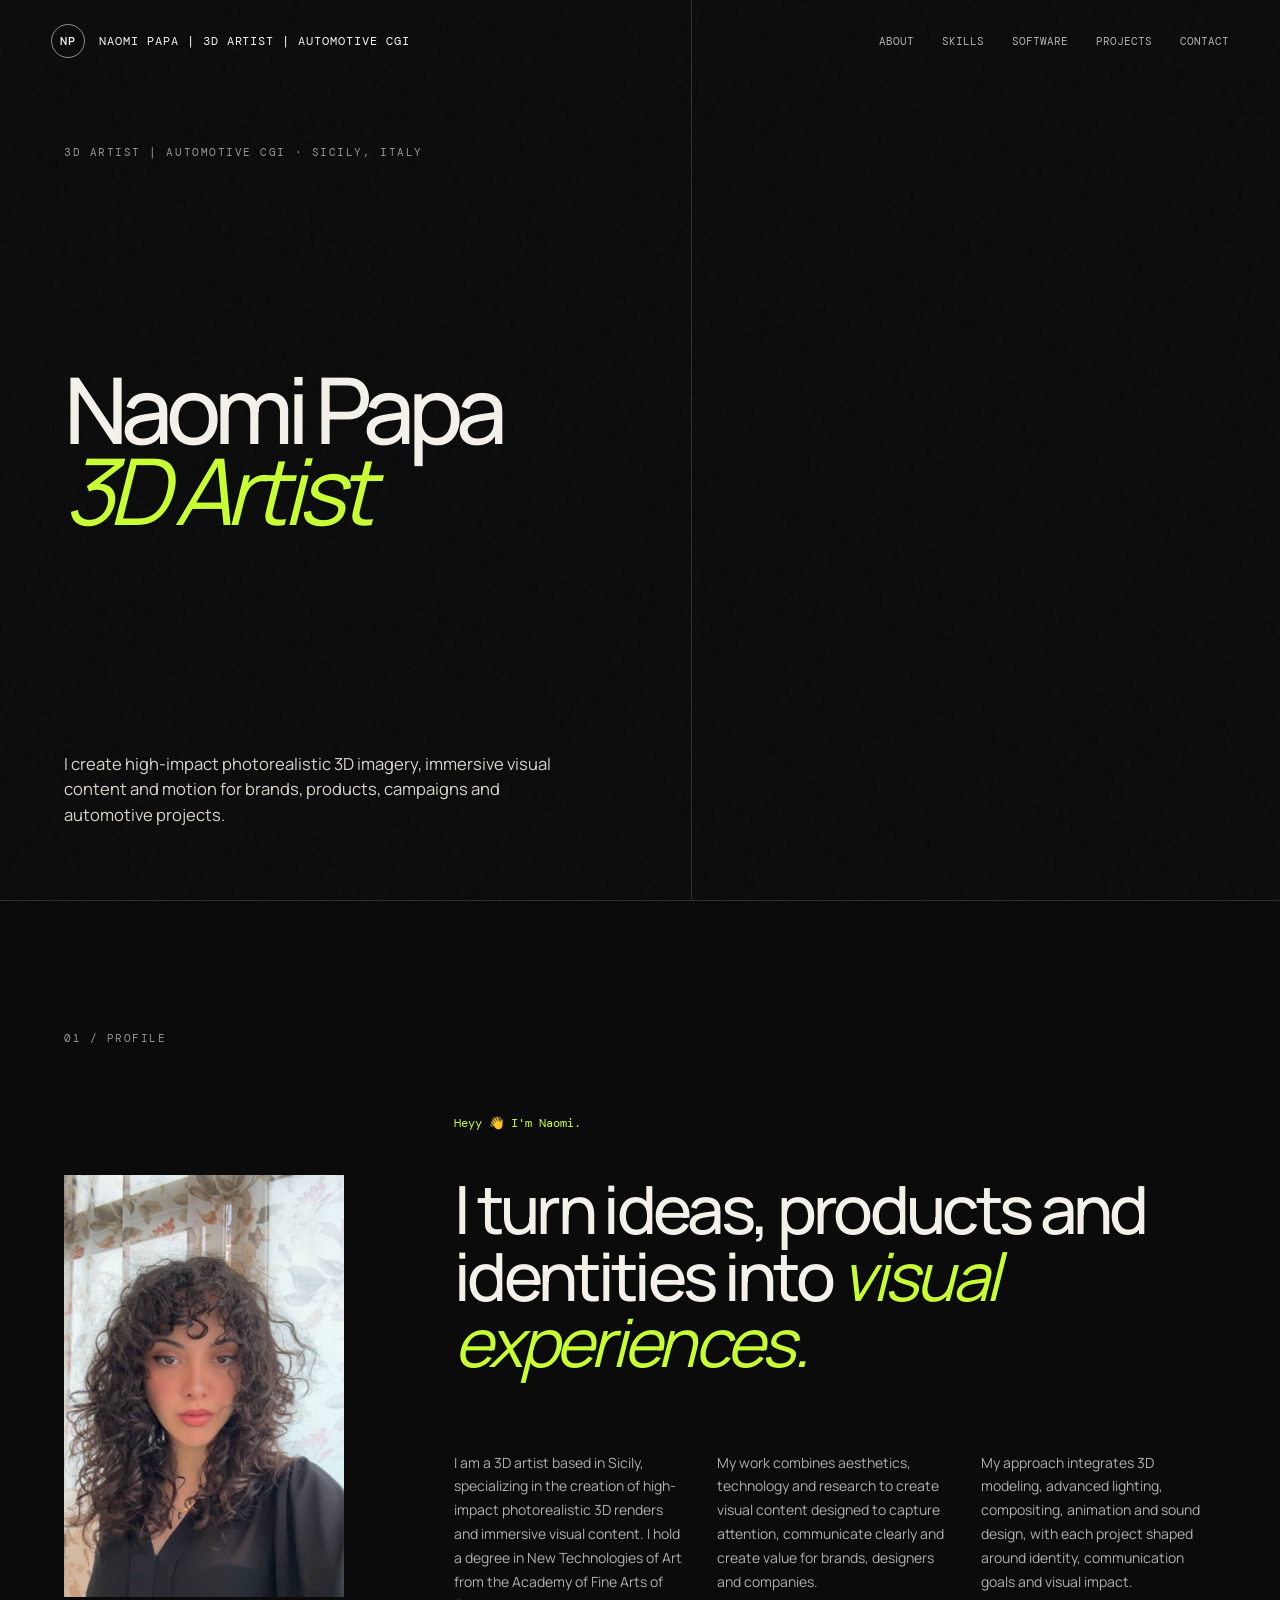
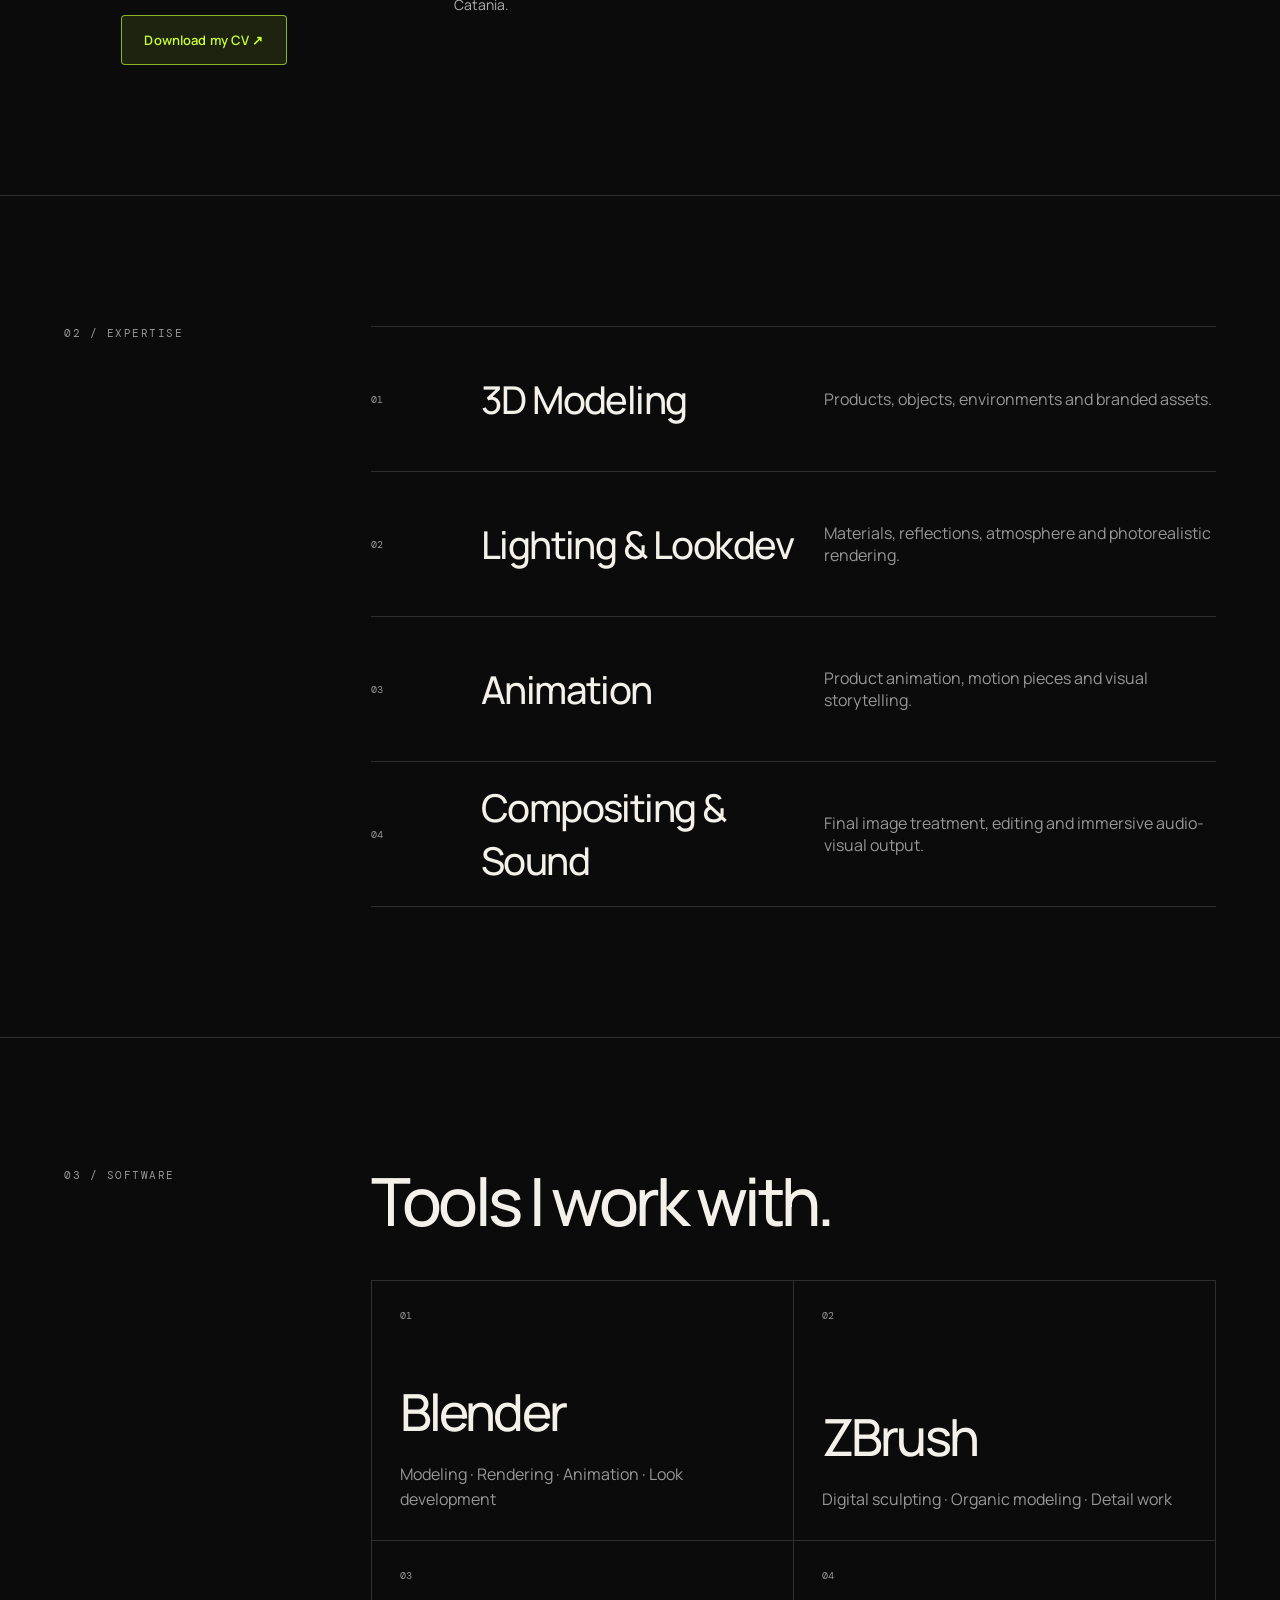
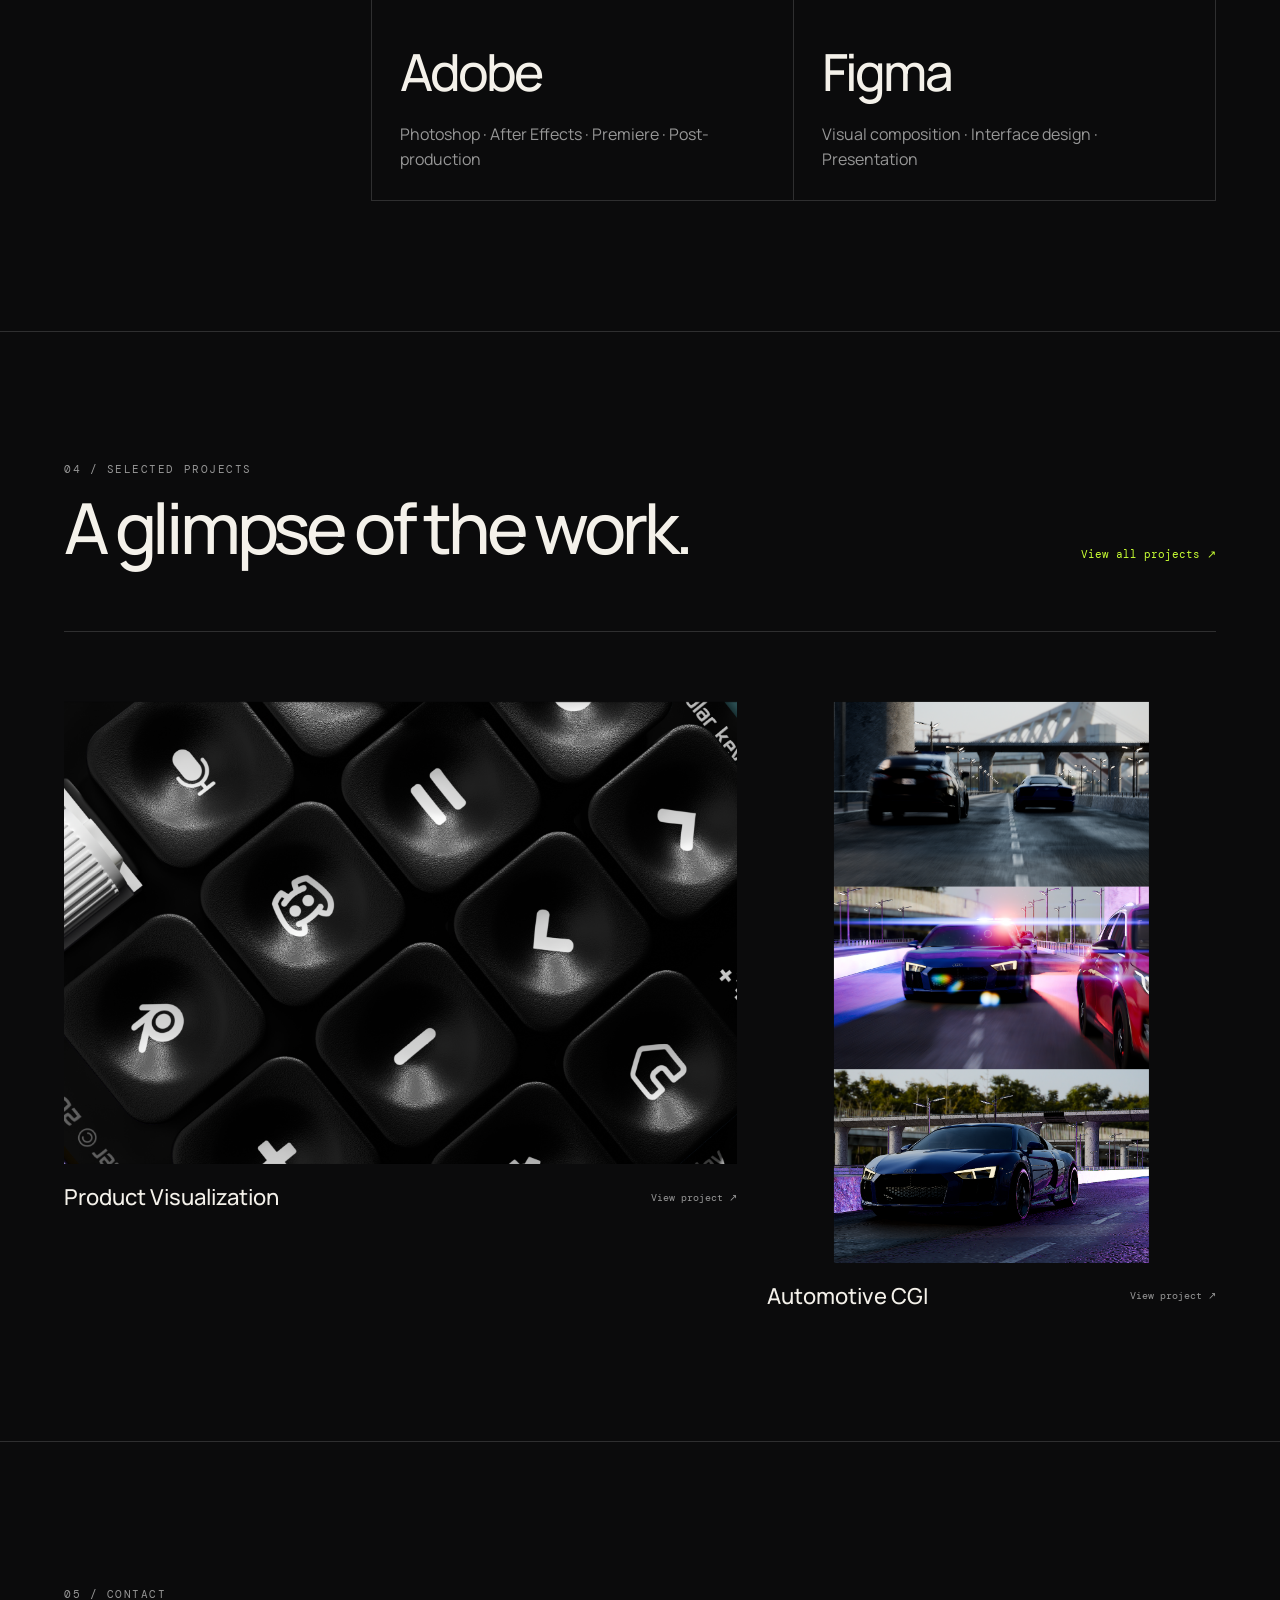
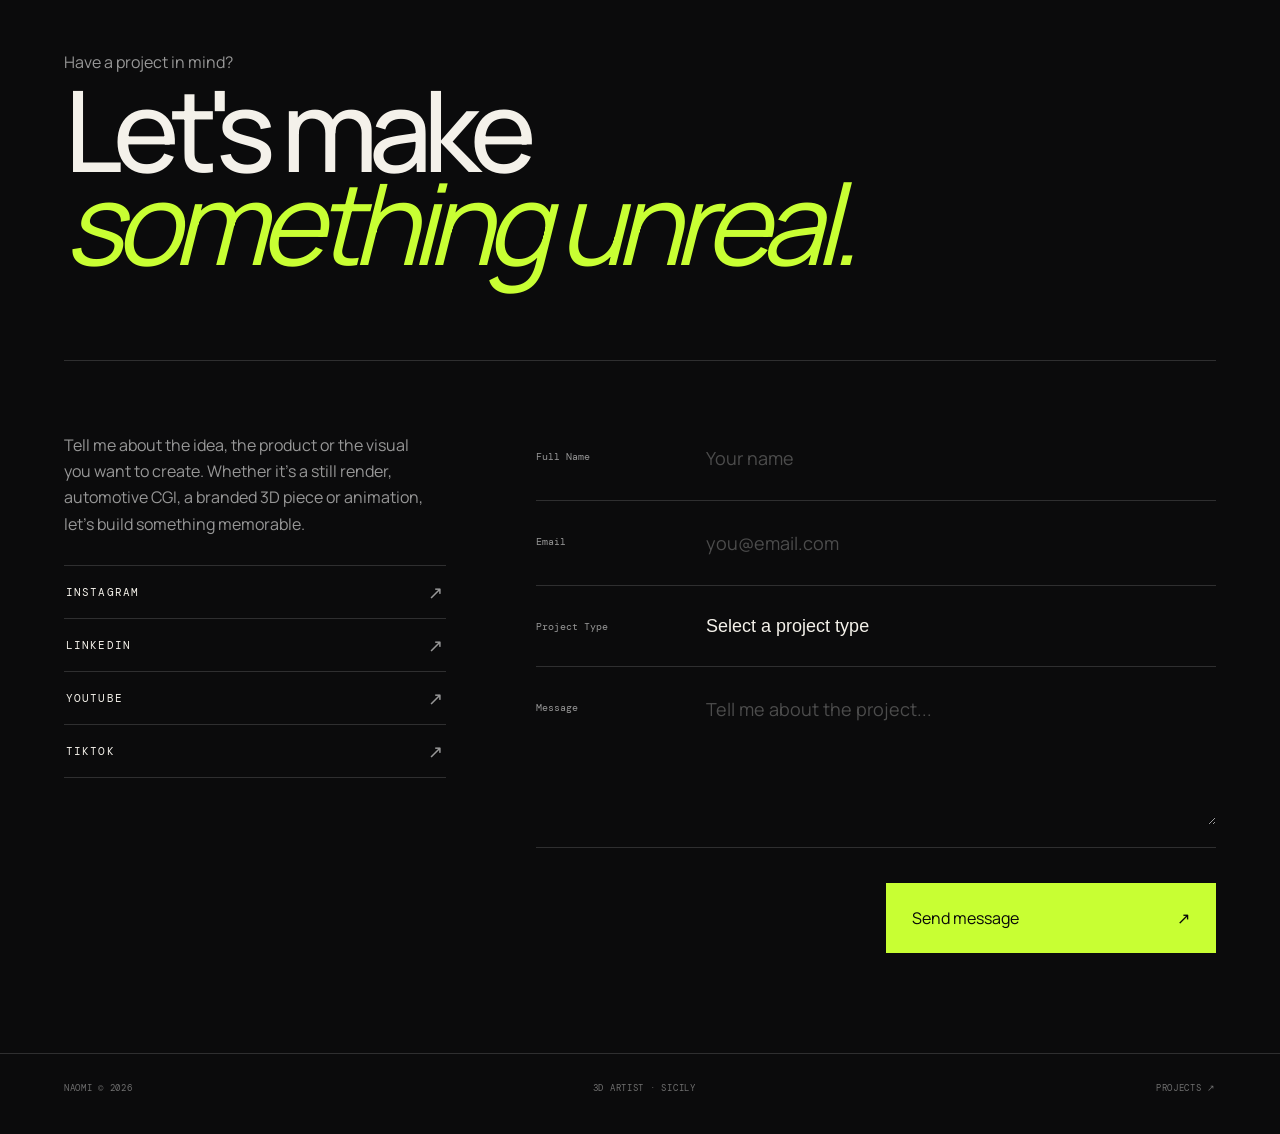
==== commit 915a5f2f: "social" ====
--- a/index.html
+++ b/index.html
@@ -55,10 +55,8 @@
             I create high-impact photorealistic 3D imagery, immersive visual content
             and motion for brands, products, campaigns and automotive projects.
           </p>
-          <a class="hero-project-link" href="#projects">
-            <span>Explore the projects</span>
-            <span class="hero-project-arrow" aria-hidden="true">↗</span>
-          </a>
+
+         
         </div>
       </div>
 
@@ -179,7 +177,7 @@
       </div>
     </section>
 
-    <section class="featured-projects" id="projects">
+    <section class="featured-projects">
       <div class="section-head">
         <div>
           <p class="eyebrow">04 / SELECTED PROJECTS</p>
@@ -229,30 +227,22 @@
 
           <nav class="social-links" aria-label="Social media links">
             <a class="social-link" href="https://www.instagram.com/naomi.obj/" target="_blank" rel="noreferrer" aria-label="Instagram">
-              <span class="social-link-content">
-                <span>Instagram</span>
-              </span>
+              <span>Instagram</span>
               <span class="social-link-arrow" aria-hidden="true">↗</span>
             </a>
 
             <a class="social-link" href="https://www.linkedin.com/in/naomi-papa-005025319/" target="_blank" rel="noreferrer" aria-label="LinkedIn">
-              <span class="social-link-content">
-                <span>LinkedIn</span>
-              </span>
+              <span>LinkedIn</span>
               <span class="social-link-arrow" aria-hidden="true">↗</span>
             </a>
 
             <a class="social-link" href="https://www.youtube.com/@Naomi.obj2" target="_blank" rel="noreferrer" aria-label="YouTube">
-              <span class="social-link-content">
-                <span>YouTube</span>
-              </span>
+              <span>YouTube</span>
               <span class="social-link-arrow" aria-hidden="true">↗</span>
             </a>
 
             <a class="social-link" href="https://www.tiktok.com/@naomi.obj" target="_blank" rel="noreferrer" aria-label="TikTok">
-              <span class="social-link-content">
-                <span>TikTok</span>
-              </span>
+              <span>TikTok</span>
               <span class="social-link-arrow" aria-hidden="true">↗</span>
             </a>
           </nav>
--- a/styles.css
+++ b/styles.css
@@ -189,64 +189,17 @@
 
 .hero-bottom {
   display: flex;
-  align-items: center;
+  align-items: end;
   justify-content: space-between;
-  gap: clamp(20px, 3vw, 42px);
+  gap: 40px;
 }
 
 .hero-description {
-  max-width: 410px;
+  max-width: 510px;
   margin: 0;
   font-size: clamp(16px, 1.3vw, 20px);
   line-height: 1.55;
   color: var(--soft);
-}
-
-.hero-project-link {
-  flex: 0 0 auto;
-  display: inline-flex;
-  align-items: center;
-  gap: 15px;
-  min-height: 44px;
-  padding: 0;
-  color: var(--soft);
-  font-family: "DM Mono", monospace;
-  font-size: 10px;
-  letter-spacing: .14em;
-  text-decoration: none;
-  text-transform: uppercase;
-  transition: color .25s ease;
-}
-
-.hero-project-arrow {
-  display: grid;
-  width: 36px;
-  height: 36px;
-  place-items: center;
-  border: 1px solid rgba(255, 255, 255, .24);
-  border-radius: 50%;
-  color: var(--text);
-  font-family: "Manrope", sans-serif;
-  font-size: 16px;
-  transition: color .25s ease, border-color .25s ease, background-color .25s ease, transform .25s ease;
-}
-
-.hero-project-link:hover,
-.hero-project-link:focus-visible {
-  color: var(--lime);
-}
-
-.hero-project-link:hover .hero-project-arrow,
-.hero-project-link:focus-visible .hero-project-arrow {
-  border-color: var(--lime);
-  background: var(--lime);
-  color: #090909;
-  transform: translate(2px, -2px);
-}
-
-.hero-project-link:focus-visible {
-  outline: 1px solid var(--lime);
-  outline-offset: 6px;
 }
 
 .circle-link {
@@ -726,25 +679,23 @@
 
 .contact-grid {
   display: grid;
-  grid-template-columns: minmax(230px, .75fr) minmax(0, 1.25fr);
-  align-items: start;
-  gap: clamp(48px, 8vw, 110px);
+  grid-template-columns: .7fr 1.3fr;
+  gap: 100px;
   border-top: 1px solid var(--line);
-  padding-top: 48px;
+  padding-top: 55px;
 }
 
 .contact-note > p {
-  max-width: 340px;
-  margin: 0;
+  max-width: 360px;
   color: var(--muted);
-  line-height: 1.8;
+  line-height: 1.65;
 }
 
 .social-links {
   display: flex;
   flex-direction: column;
   width: 100%;
-  margin-top: 34px;
+  margin-top: 28px;
   border-top: 1px solid var(--line);
 }
 
@@ -753,29 +704,27 @@
   align-items: center;
   justify-content: space-between;
   width: 100%;
-  min-height: 56px;
-  padding: 14px 3px;
+  padding: 14px 2px;
   border-bottom: 1px solid var(--line);
   color: var(--text);
   font-family: "DM Mono", monospace;
-  font-size: 12px;
-  letter-spacing: .08em;
+  font-size: 11px;
+  letter-spacing: .1em;
   text-decoration: none;
   text-transform: uppercase;
-  transition: color .25s ease, border-color .25s ease;
+  transition: color .2s ease;
 }
 
 .social-link-arrow {
   color: var(--muted);
   font-family: "Manrope", sans-serif;
   font-size: 18px;
-  transition: color .25s ease, transform .25s ease;
+  transition: color .2s ease, transform .2s ease;
 }
 
 .social-link:hover,
 .social-link:focus-visible {
   color: var(--lime);
-  border-bottom-color: rgba(200, 255, 51, .45);
 }
 
 .social-link:hover .social-link-arrow,
@@ -796,9 +745,9 @@
 
 .contact-form label {
   display: grid;
-  grid-template-columns: 130px minmax(0, 1fr);
+  grid-template-columns: 150px 1fr;
   align-items: start;
-  gap: 24px;
+  gap: 20px;
   border-bottom: 1px solid var(--line);
   padding: 22px 0;
 }
@@ -905,67 +854,57 @@
     gap: 25px;
   }
 
+  .automotive-sticky {
+    position: static;
+  }
+
+  .about-label {
+    min-height: auto;
+  }
+
+  .huge-index {
+    display: none;
+  }
+
+  .about-columns {
+    grid-template-columns: 1fr;
+    max-width: 720px;
+  }
+
+  .service-row {
+    grid-template-columns: 50px 1fr;
+  }
+
+  .service-row p {
+    grid-column: 2;
+    padding-bottom: 25px;
+  }
+
+  .contact-grid {
+    gap: 45px;
+  }
+}
+
+@media (max-width: 680px) {
+  .site-header {
+    padding: 18px 20px;
+  }
+
+  .brand-text {
+    display: none;
+  }
+
+  .hero-copy {
+    padding: 120px 20px 48px;
+  }
+
+  .hero h1 {
+    margin-top: 30px;
+  }
+
   .hero-bottom {
     align-items: flex-start;
     flex-direction: column;
-    gap: 24px;
-  }
-
-  .automotive-sticky {
-    position: static;
-  }
-
-  .about-label {
-    min-height: auto;
-  }
-
-  .huge-index {
-    display: none;
-  }
-
-  .about-columns {
-    grid-template-columns: 1fr;
-    max-width: 720px;
-  }
-
-  .service-row {
-    grid-template-columns: 50px 1fr;
-  }
-
-  .service-row p {
-    grid-column: 2;
-    padding-bottom: 25px;
-  }
-
-  .contact-grid {
-    gap: 45px;
-  }
-}
-
-@media (max-width: 680px) {
-  .site-header {
-    padding: 18px 20px;
-  }
-
-  .brand-text {
-    display: none;
-  }
-
-  .hero-copy {
-    padding: 120px 20px 48px;
-  }
-
-  .hero h1 {
-    margin-top: 30px;
-  }
-
-  .hero-bottom {
-    align-items: flex-start;
-    flex-direction: column;
-  }
-
-  .hero-project-link {
-    min-height: 50px;
   }
 
   .circle-link {
